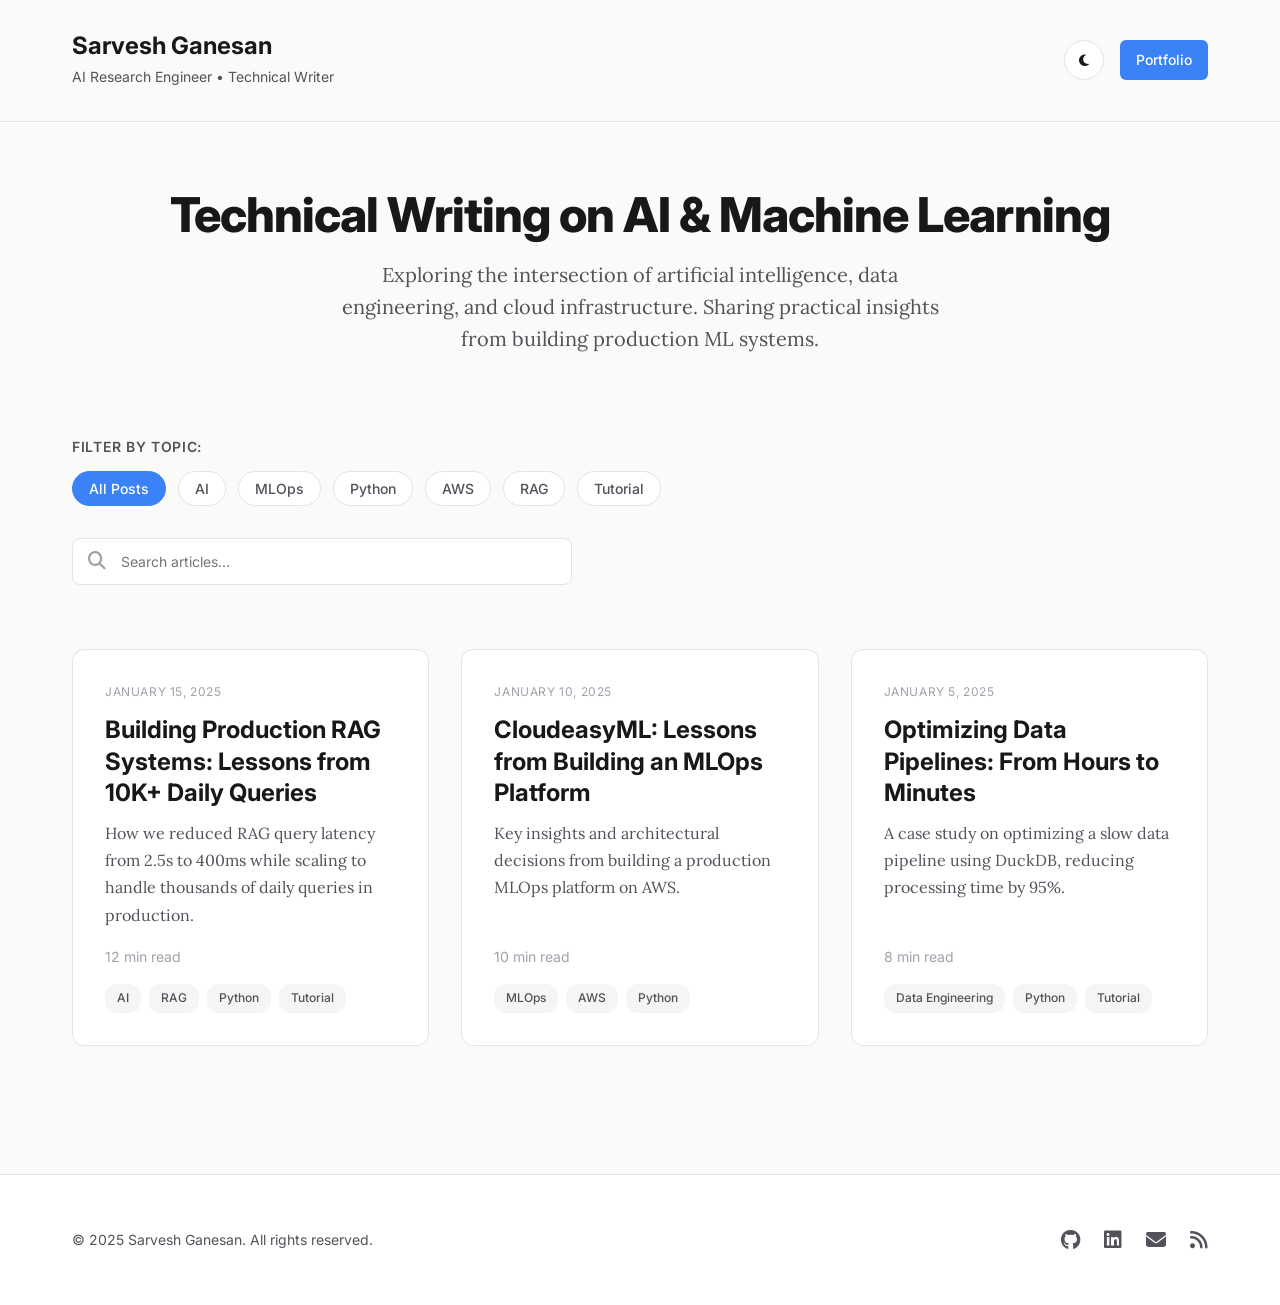
==== index.html @ 791cd7d1 "Initial commit: Clean minimal blog site Features: - Markdown-powered posts with marked.js - Dark mod" ====
<!DOCTYPE html>
<html lang="en">
<head>
    <meta charset="UTF-8">
    <meta name="viewport" content="width=device-width, initial-scale=1.0">
    <meta name="description" content="Technical blog by Sarvesh Ganesan - AI Research Engineer sharing insights on Machine Learning, MLOps, and Data Engineering">
    <meta name="author" content="Sarvesh Ganesan">
    <meta name="keywords" content="AI, Machine Learning, MLOps, Data Engineering, Python, AWS">

    <!-- Open Graph / Social Media -->
    <meta property="og:type" content="website">
    <meta property="og:url" content="https://sarvesh-ganesanw.github.io/blog/">
    <meta property="og:title" content="Sarvesh Ganesan - AI & ML Blog">
    <meta property="og:description" content="Technical insights on AI, Machine Learning, and Data Engineering">
    <meta property="og:image" content="https://sarvesh-ganesanw.github.io/blog/assets/images/og-image.png">

    <!-- Twitter Card -->
    <meta name="twitter:card" content="summary_large_image">
    <meta name="twitter:title" content="Sarvesh Ganesan - AI & ML Blog">
    <meta name="twitter:description" content="Technical insights on AI, Machine Learning, and Data Engineering">

    <title>Sarvesh Ganesan - AI & ML Blog</title>

    <!-- Preconnect to external resources -->
    <link rel="preconnect" href="https://fonts.googleapis.com">
    <link rel="preconnect" href="https://fonts.gstatic.com" crossorigin>

    <!-- Fonts -->
    <link href="https://fonts.googleapis.com/css2?family=Inter:wght@400;500;600;700&family=Lora:ital,wght@0,400;0,500;0,600;1,400&display=swap" rel="stylesheet">
    <link rel="stylesheet" href="https://cdnjs.cloudflare.com/ajax/libs/font-awesome/6.4.0/css/all.min.css">

    <!-- Styles -->
    <link rel="stylesheet" href="style.css">
</head>
<body>
    <!-- Header -->
    <header class="header">
        <div class="container">
            <div class="header-content">
                <div class="header-left">
                    <h1 class="site-title">Sarvesh Ganesan</h1>
                    <p class="site-subtitle">AI Research Engineer • Technical Writer</p>
                </div>
                <div class="header-right">
                    <button id="theme-toggle" class="icon-btn" aria-label="Toggle dark mode">
                        <i class="fas fa-moon"></i>
                    </button>
                    <a href="https://sarvesh-ganesanw.github.io/sarvesh-portfolio/" class="btn-portfolio" target="_blank">
                        Portfolio
                    </a>
                </div>
            </div>
        </div>
    </header>

    <!-- Main Content -->
    <main class="main">
        <div class="container">
            <!-- Hero Section -->
            <section class="hero">
                <h2 class="hero-title">Technical Writing on AI & Machine Learning</h2>
                <p class="hero-description">
                    Exploring the intersection of artificial intelligence, data engineering, and cloud infrastructure.
                    Sharing practical insights from building production ML systems.
                </p>
            </section>

            <!-- Filter Tags -->
            <section class="filter-section">
                <div class="filter-label">Filter by topic:</div>
                <div class="filter-tags" id="filter-tags">
                    <button class="tag active" data-tag="all">All Posts</button>
                    <button class="tag" data-tag="AI">AI</button>
                    <button class="tag" data-tag="MLOps">MLOps</button>
                    <button class="tag" data-tag="Python">Python</button>
                    <button class="tag" data-tag="AWS">AWS</button>
                    <button class="tag" data-tag="RAG">RAG</button>
                    <button class="tag" data-tag="Tutorial">Tutorial</button>
                </div>
            </section>

            <!-- Search -->
            <section class="search-section">
                <div class="search-box">
                    <i class="fas fa-search"></i>
                    <input type="text" id="search-input" placeholder="Search articles..." aria-label="Search articles">
                </div>
            </section>

            <!-- Articles Grid -->
            <section class="articles-section">
                <div class="articles-grid" id="articles-grid">
                    <div class="loading">
                        <i class="fas fa-spinner fa-spin"></i>
                        <p>Loading articles...</p>
                    </div>
                </div>
                <div id="no-results" class="no-results" style="display: none;">
                    <i class="fas fa-search"></i>
                    <p>No articles found</p>
                </div>
            </section>
        </div>
    </main>

    <!-- Footer -->
    <footer class="footer">
        <div class="container">
            <div class="footer-content">
                <div class="footer-left">
                    <p>&copy; 2025 Sarvesh Ganesan. All rights reserved.</p>
                </div>
                <div class="footer-right">
                    <a href="https://github.com/Sarvesh-GanesanW" target="_blank" aria-label="GitHub">
                        <i class="fab fa-github"></i>
                    </a>
                    <a href="https://linkedin.com/in/sarvesh-ganesan09" target="_blank" aria-label="LinkedIn">
                        <i class="fab fa-linkedin"></i>
                    </a>
                    <a href="mailto:sarveshganesan2002@gmail.com" aria-label="Email">
                        <i class="fas fa-envelope"></i>
                    </a>
                    <a href="rss.xml" aria-label="RSS Feed">
                        <i class="fas fa-rss"></i>
                    </a>
                </div>
            </div>
        </div>
    </footer>

    <!-- Scripts -->
    <script src="script.js"></script>
</body>
</html>
---- style.css ----
/* ========================================
   CSS Variables
   ======================================== */
:root {
    /* Colors - Light Mode */
    --bg-primary: #FAFAF9;
    --bg-secondary: #FFFFFF;
    --bg-tertiary: #F5F5F4;
    --text-primary: #18181B;
    --text-secondary: #52525B;
    --text-tertiary: #A1A1AA;
    --accent: #3B82F6;
    --accent-hover: #2563EB;
    --border: #E4E4E7;
    --code-bg: #F5F5F5;
    --shadow: rgba(0, 0, 0, 0.05);

    /* Typography */
    --font-sans: 'Inter', -apple-system, BlinkMacSystemFont, 'Segoe UI', sans-serif;
    --font-serif: 'Lora', Georgia, serif;
    --font-mono: 'JetBrains Mono', 'Courier New', monospace;

    /* Spacing */
    --container-width: 1200px;
    --post-width: 680px;

    /* Transitions */
    --transition: all 0.3s ease;
}

/* Dark Mode Variables */
body.dark-mode {
    --bg-primary: #09090B;
    --bg-secondary: #18181B;
    --bg-tertiary: #27272A;
    --text-primary: #FAFAFA;
    --text-secondary: #A1A1AA;
    --text-tertiary: #71717A;
    --accent: #60A5FA;
    --accent-hover: #93C5FD;
    --border: #27272A;
    --code-bg: #1C1C1C;
    --shadow: rgba(255, 255, 255, 0.05);
}

/* ========================================
   Base Styles
   ======================================== */
* {
    margin: 0;
    padding: 0;
    box-sizing: border-box;
}

html {
    font-size: 16px;
    scroll-behavior: smooth;
}

body {
    font-family: var(--font-serif);
    font-size: 1.125rem;
    line-height: 1.7;
    color: var(--text-primary);
    background-color: var(--bg-primary);
    transition: background-color 0.3s ease, color 0.3s ease;
    -webkit-font-smoothing: antialiased;
    -moz-osx-font-smoothing: grayscale;
}

::selection {
    background-color: var(--accent);
    color: white;
}

/* ========================================
   Typography
   ======================================== */
h1, h2, h3, h4, h5, h6 {
    font-family: var(--font-sans);
    font-weight: 700;
    line-height: 1.2;
    color: var(--text-primary);
    margin-bottom: 1rem;
}

h1 { font-size: 2.5rem; }
h2 { font-size: 2rem; }
h3 { font-size: 1.5rem; }
h4 { font-size: 1.25rem; }
h5 { font-size: 1.125rem; }
h6 { font-size: 1rem; }

p {
    margin-bottom: 1.5rem;
}

a {
    color: var(--accent);
    text-decoration: none;
    transition: var(--transition);
}

a:hover {
    color: var(--accent-hover);
}

code {
    font-family: var(--font-mono);
    font-size: 0.9em;
    background-color: var(--code-bg);
    padding: 0.2em 0.4em;
    border-radius: 3px;
    color: var(--text-primary);
}

pre {
    background-color: var(--code-bg);
    padding: 1.5rem;
    border-radius: 8px;
    overflow-x: auto;
    margin-bottom: 1.5rem;
    border: 1px solid var(--border);
}

pre code {
    background: none;
    padding: 0;
    font-size: 0.9rem;
}

blockquote {
    border-left: 4px solid var(--accent);
    padding-left: 1.5rem;
    margin: 2rem 0;
    color: var(--text-secondary);
    font-style: italic;
}

/* ========================================
   Utilities
   ======================================== */
.container {
    max-width: var(--container-width);
    margin: 0 auto;
    padding: 0 2rem;
}

.container-post {
    max-width: var(--post-width);
    margin: 0 auto;
    padding: 0 2rem;
}

/* ========================================
   Reading Progress Bar
   ======================================== */
.reading-progress {
    position: fixed;
    top: 0;
    left: 0;
    width: 100%;
    height: 4px;
    background-color: var(--bg-tertiary);
    z-index: 1000;
}

.reading-progress-bar {
    height: 100%;
    background: linear-gradient(90deg, var(--accent), var(--accent-hover));
    width: 0%;
    transition: width 0.1s ease;
}

/* ========================================
   Header
   ======================================== */
.header {
    background-color: var(--bg-secondary);
    border-bottom: 1px solid var(--border);
    padding: 2rem 0;
    position: sticky;
    top: 0;
    z-index: 100;
    backdrop-filter: blur(10px);
    background-color: rgba(250, 250, 249, 0.8);
}

body.dark-mode .header {
    background-color: rgba(24, 24, 27, 0.8);
}

.header-content {
    display: flex;
    justify-content: space-between;
    align-items: center;
}

.site-title {
    font-size: 1.5rem;
    font-weight: 700;
    margin-bottom: 0.25rem;
    color: var(--text-primary);
}

.site-subtitle {
    font-family: var(--font-sans);
    font-size: 0.875rem;
    color: var(--text-secondary);
    margin: 0;
}

.header-right {
    display: flex;
    align-items: center;
    gap: 1rem;
}

.icon-btn {
    width: 40px;
    height: 40px;
    border-radius: 50%;
    border: 1px solid var(--border);
    background-color: var(--bg-secondary);
    color: var(--text-primary);
    cursor: pointer;
    display: flex;
    align-items: center;
    justify-content: center;
    transition: var(--transition);
}

.icon-btn:hover {
    background-color: var(--bg-tertiary);
    transform: scale(1.05);
}

.btn-portfolio {
    font-family: var(--font-sans);
    padding: 0.5rem 1rem;
    background-color: var(--accent);
    color: white;
    border-radius: 6px;
    font-weight: 500;
    font-size: 0.875rem;
    transition: var(--transition);
}

.btn-portfolio:hover {
    background-color: var(--accent-hover);
    transform: translateY(-1px);
}

.back-link {
    font-family: var(--font-sans);
    display: flex;
    align-items: center;
    gap: 0.5rem;
    color: var(--text-secondary);
    font-size: 0.875rem;
    font-weight: 500;
}

.back-link:hover {
    color: var(--accent);
}

/* ========================================
   Hero Section
   ======================================== */
.hero {
    text-align: center;
    padding: 4rem 0 3rem;
}

.hero-title {
    font-size: 3rem;
    font-weight: 800;
    margin-bottom: 1rem;
    letter-spacing: -0.02em;
}

.hero-description {
    font-size: 1.25rem;
    color: var(--text-secondary);
    max-width: 600px;
    margin: 0 auto;
    line-height: 1.6;
}

/* ========================================
   Filter & Search
   ======================================== */
.filter-section {
    padding: 2rem 0 1rem;
}

.filter-label {
    font-family: var(--font-sans);
    font-size: 0.875rem;
    font-weight: 600;
    color: var(--text-secondary);
    margin-bottom: 0.75rem;
    text-transform: uppercase;
    letter-spacing: 0.05em;
}

.filter-tags {
    display: flex;
    flex-wrap: wrap;
    gap: 0.75rem;
}

.tag {
    font-family: var(--font-sans);
    padding: 0.5rem 1rem;
    border: 1px solid var(--border);
    background-color: var(--bg-secondary);
    border-radius: 20px;
    font-size: 0.875rem;
    font-weight: 500;
    color: var(--text-secondary);
    cursor: pointer;
    transition: var(--transition);
}

.tag:hover {
    background-color: var(--bg-tertiary);
    border-color: var(--accent);
}

.tag.active {
    background-color: var(--accent);
    border-color: var(--accent);
    color: white;
}

.search-section {
    padding: 1rem 0 2rem;
}

.search-box {
    position: relative;
    max-width: 500px;
}

.search-box i {
    position: absolute;
    left: 1rem;
    top: 50%;
    transform: translateY(-50%);
    color: var(--text-tertiary);
}

.search-box input {
    width: 100%;
    padding: 0.875rem 1rem 0.875rem 3rem;
    font-family: var(--font-sans);
    font-size: 0.875rem;
    border: 1px solid var(--border);
    border-radius: 8px;
    background-color: var(--bg-secondary);
    color: var(--text-primary);
    transition: var(--transition);
}

.search-box input:focus {
    outline: none;
    border-color: var(--accent);
    box-shadow: 0 0 0 3px rgba(59, 130, 246, 0.1);
}

/* ========================================
   Articles Grid
   ======================================== */
.articles-section {
    padding: 2rem 0 4rem;
}

.articles-grid {
    display: grid;
    grid-template-columns: repeat(auto-fill, minmax(320px, 1fr));
    gap: 2rem;
}

.article-card {
    background-color: var(--bg-secondary);
    border: 1px solid var(--border);
    border-radius: 12px;
    padding: 2rem;
    transition: var(--transition);
    cursor: pointer;
    display: flex;
    flex-direction: column;
}

.article-card:hover {
    transform: translateY(-4px);
    box-shadow: 0 12px 24px var(--shadow);
    border-color: var(--accent);
}

.article-date {
    font-family: var(--font-sans);
    font-size: 0.75rem;
    color: var(--text-tertiary);
    text-transform: uppercase;
    letter-spacing: 0.05em;
    margin-bottom: 0.75rem;
}

.article-title {
    font-size: 1.5rem;
    font-weight: 700;
    margin-bottom: 0.75rem;
    line-height: 1.3;
}

.article-card a {
    color: var(--text-primary);
}

.article-card a:hover {
    color: var(--accent);
}

.article-excerpt {
    font-size: 1rem;
    color: var(--text-secondary);
    margin-bottom: 1rem;
    flex-grow: 1;
}

.article-meta {
    display: flex;
    align-items: center;
    gap: 1rem;
    font-family: var(--font-sans);
    font-size: 0.875rem;
    color: var(--text-tertiary);
    margin-top: auto;
}

.article-tags {
    display: flex;
    flex-wrap: wrap;
    gap: 0.5rem;
    margin-top: 1rem;
}

.article-tag {
    font-family: var(--font-sans);
    font-size: 0.75rem;
    padding: 0.25rem 0.75rem;
    background-color: var(--bg-tertiary);
    color: var(--text-secondary);
    border-radius: 12px;
    font-weight: 500;
}

/* ========================================
   Post Page
   ======================================== */
.post-article {
    padding: 4rem 0;
}

.post-header {
    text-align: center;
    margin-bottom: 3rem;
    padding-bottom: 2rem;
    border-bottom: 1px solid var(--border);
}

.post-meta {
    display: flex;
    align-items: center;
    justify-content: center;
    gap: 1rem;
    font-family: var(--font-sans);
    font-size: 0.875rem;
    color: var(--text-tertiary);
    margin-bottom: 1rem;
}

.post-title {
    font-size: 3rem;
    font-weight: 800;
    margin-bottom: 1rem;
    letter-spacing: -0.02em;
}

.post-excerpt {
    font-size: 1.25rem;
    color: var(--text-secondary);
    max-width: 600px;
    margin: 0 auto 1.5rem;
}

.post-tags {
    display: flex;
    flex-wrap: wrap;
    gap: 0.5rem;
    justify-content: center;
}

.post-tag {
    font-family: var(--font-sans);
    font-size: 0.875rem;
    padding: 0.5rem 1rem;
    background-color: var(--bg-tertiary);
    color: var(--text-secondary);
    border-radius: 20px;
    font-weight: 500;
}

/* Table of Contents */
.toc-container {
    background-color: var(--bg-secondary);
    border: 1px solid var(--border);
    border-radius: 8px;
    padding: 1.5rem;
    margin-bottom: 3rem;
}

.toc-header {
    display: flex;
    justify-content: space-between;
    align-items: center;
    margin-bottom: 1rem;
}

.toc-header h3 {
    font-size: 1rem;
    margin: 0;
}

.toc-toggle {
    background: none;
    border: none;
    color: var(--text-secondary);
    cursor: pointer;
    font-size: 1rem;
    transition: var(--transition);
}

.toc-toggle:hover {
    color: var(--accent);
}

.toc {
    font-family: var(--font-sans);
    font-size: 0.875rem;
}

.toc ul {
    list-style: none;
    padding-left: 0;
}

.toc li {
    margin: 0.5rem 0;
}

.toc a {
    color: var(--text-secondary);
}

.toc a:hover {
    color: var(--accent);
}

/* Post Content */
.post-content {
    font-size: 1.125rem;
    line-height: 1.8;
}

.post-content h2 {
    margin-top: 3rem;
    margin-bottom: 1rem;
}

.post-content h3 {
    margin-top: 2rem;
    margin-bottom: 1rem;
}

.post-content img {
    max-width: 100%;
    height: auto;
    border-radius: 8px;
    margin: 2rem 0;
}

.post-content ul,
.post-content ol {
    margin-bottom: 1.5rem;
    padding-left: 2rem;
}

.post-content li {
    margin-bottom: 0.5rem;
}

/* Post Footer */
.post-footer {
    margin-top: 4rem;
    padding-top: 2rem;
    border-top: 1px solid var(--border);
}

.post-share {
    margin-bottom: 3rem;
}

.post-share h4 {
    font-size: 1rem;
    margin-bottom: 1rem;
}

.share-buttons {
    display: flex;
    gap: 1rem;
    flex-wrap: wrap;
}

.share-btn {
    display: flex;
    align-items: center;
    gap: 0.5rem;
    padding: 0.75rem 1.5rem;
    background-color: var(--bg-tertiary);
    border-radius: 8px;
    font-family: var(--font-sans);
    font-size: 0.875rem;
    font-weight: 500;
    color: var(--text-primary);
    transition: var(--transition);
}

.share-btn:hover {
    background-color: var(--accent);
    color: white;
    transform: translateY(-2px);
}

.post-author {
    background-color: var(--bg-secondary);
    border: 1px solid var(--border);
    border-radius: 12px;
    padding: 2rem;
}

.author-info h4 {
    margin-bottom: 1rem;
}

.author-info p {
    font-size: 1rem;
    color: var(--text-secondary);
    margin-bottom: 1rem;
}

.author-links {
    display: flex;
    gap: 1rem;
}

.author-links a {
    font-family: var(--font-sans);
    font-size: 0.875rem;
    font-weight: 500;
}

/* ========================================
   Loading & Empty States
   ======================================== */
.loading,
.no-results {
    text-align: center;
    padding: 4rem 2rem;
    color: var(--text-secondary);
}

.loading i,
.no-results i {
    font-size: 3rem;
    margin-bottom: 1rem;
    color: var(--text-tertiary);
}

.loading p,
.no-results p {
    font-family: var(--font-sans);
    font-size: 1rem;
    margin: 0;
}

/* ========================================
   Footer
   ======================================== */
.footer {
    background-color: var(--bg-secondary);
    border-top: 1px solid var(--border);
    padding: 3rem 0;
    margin-top: 4rem;
}

.footer-content {
    display: flex;
    justify-content: space-between;
    align-items: center;
}

.footer-left p {
    font-family: var(--font-sans);
    font-size: 0.875rem;
    color: var(--text-secondary);
    margin: 0;
}

.footer-right {
    display: flex;
    gap: 1.5rem;
}

.footer-right a {
    color: var(--text-secondary);
    font-size: 1.25rem;
    transition: var(--transition);
}

.footer-right a:hover {
    color: var(--accent);
    transform: translateY(-2px);
}

/* ========================================
   Responsive Design
   ======================================== */
@media (max-width: 768px) {
    html {
        font-size: 14px;
    }

    .container,
    .container-post {
        padding: 0 1.5rem;
    }

    .hero-title {
        font-size: 2rem;
    }

    .hero-description {
        font-size: 1rem;
    }

    .post-title {
        font-size: 2rem;
    }

    .articles-grid {
        grid-template-columns: 1fr;
    }

    .header-content {
        flex-direction: column;
        gap: 1rem;
        text-align: center;
    }

    .footer-content {
        flex-direction: column;
        gap: 1.5rem;
        text-align: center;
    }

    .share-buttons {
        flex-direction: column;
    }

    .share-btn {
        width: 100%;
        justify-content: center;
    }
}

@media (max-width: 480px) {
    .filter-tags {
        flex-direction: column;
    }

    .tag {
        text-align: center;
    }
}

/* ========================================
   Print Styles
   ======================================== */
@media print {
    .header,
    .toc-container,
    .post-share,
    .footer {
        display: none;
    }

    body {
        background: white;
        color: black;
    }

    .post-content {
        font-size: 12pt;
    }
}
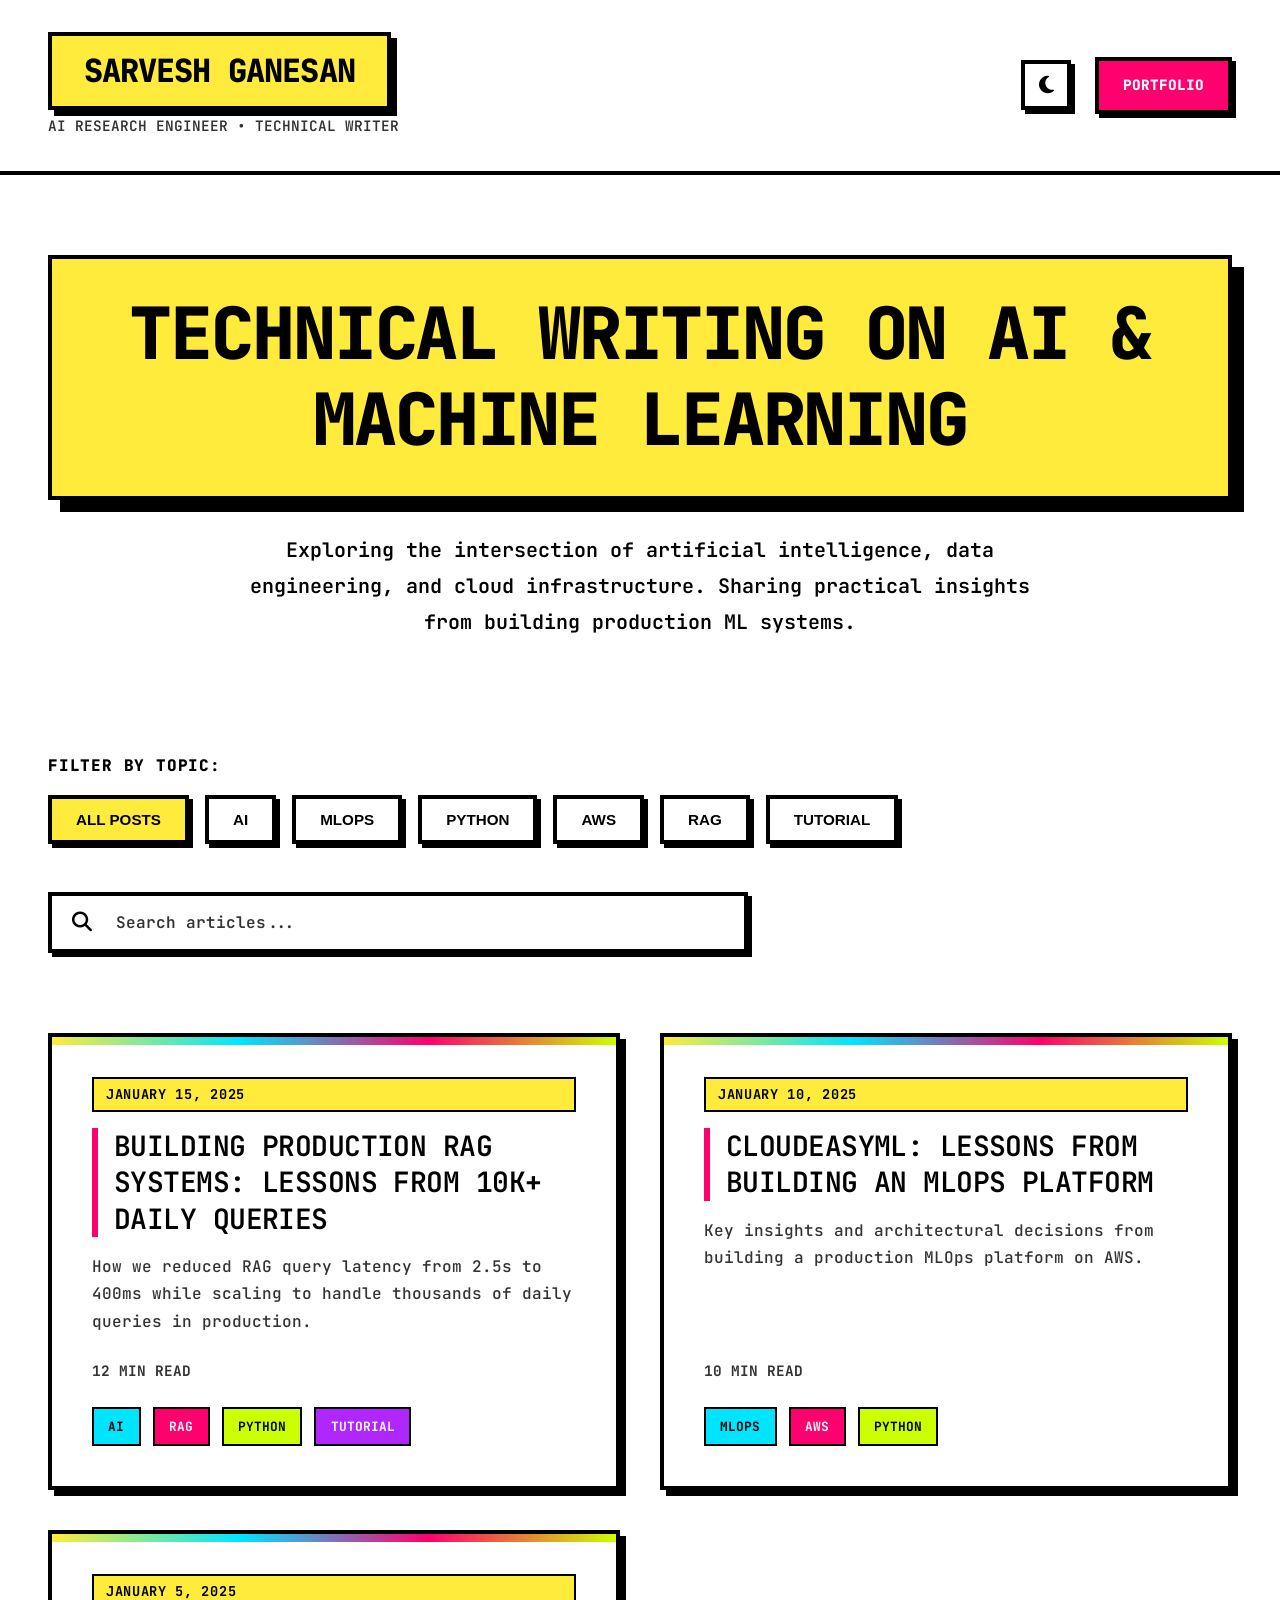
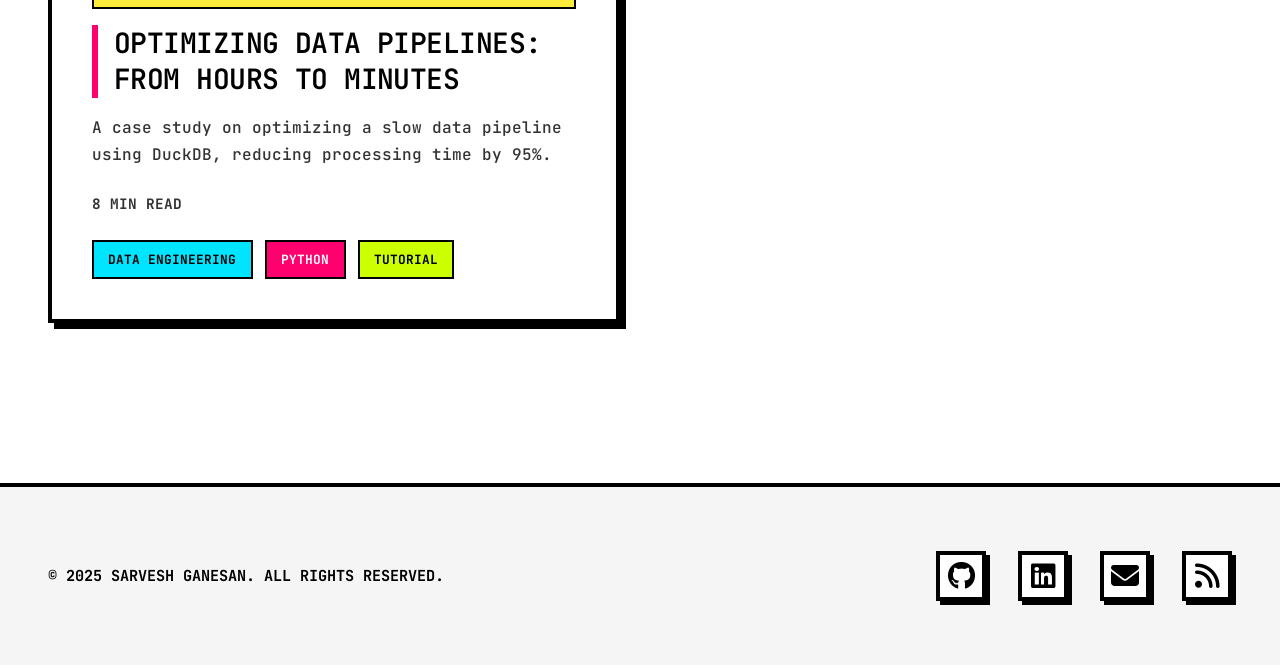
==== commit d6493557: "Complete redesign to neo-brutalist style with JetBrains Mono Major design overhaul: - Changed from m" ====
--- a/index.html
+++ b/index.html
@@ -5,19 +5,27 @@
     <meta name="viewport" content="width=device-width, initial-scale=1.0">
     <meta name="description" content="Technical blog by Sarvesh Ganesan - AI Research Engineer sharing insights on Machine Learning, MLOps, and Data Engineering">
     <meta name="author" content="Sarvesh Ganesan">
-    <meta name="keywords" content="AI, Machine Learning, MLOps, Data Engineering, Python, AWS">
+    <meta name="keywords" content="AI, Machine Learning, MLOps, Data Engineering, Python, AWS, RAG, Vector Databases, LLMs">
+    <meta name="robots" content="index, follow">
+    <meta name="theme-color" content="#FFEB3B">
+    <link rel="canonical" href="https://sarvesh-ganesanw.github.io/sarvesh-blog/">
 
     <!-- Open Graph / Social Media -->
     <meta property="og:type" content="website">
-    <meta property="og:url" content="https://sarvesh-ganesanw.github.io/blog/">
+    <meta property="og:url" content="https://sarvesh-ganesanw.github.io/sarvesh-blog/">
     <meta property="og:title" content="Sarvesh Ganesan - AI & ML Blog">
     <meta property="og:description" content="Technical insights on AI, Machine Learning, and Data Engineering">
-    <meta property="og:image" content="https://sarvesh-ganesanw.github.io/blog/assets/images/og-image.png">
+    <meta property="og:image" content="https://sarvesh-ganesanw.github.io/sarvesh-blog/assets/og-image.png">
+    <meta property="og:site_name" content="Sarvesh Ganesan Blog">
+    <meta property="og:locale" content="en_US">
 
     <!-- Twitter Card -->
     <meta name="twitter:card" content="summary_large_image">
+    <meta name="twitter:site" content="@sarveshganesan">
+    <meta name="twitter:creator" content="@sarveshganesan">
     <meta name="twitter:title" content="Sarvesh Ganesan - AI & ML Blog">
     <meta name="twitter:description" content="Technical insights on AI, Machine Learning, and Data Engineering">
+    <meta name="twitter:image" content="https://sarvesh-ganesanw.github.io/sarvesh-blog/assets/og-image.png">
 
     <title>Sarvesh Ganesan - AI & ML Blog</title>
 
@@ -26,7 +34,7 @@
     <link rel="preconnect" href="https://fonts.gstatic.com" crossorigin>
 
     <!-- Fonts -->
-    <link href="https://fonts.googleapis.com/css2?family=Inter:wght@400;500;600;700&family=Lora:ital,wght@0,400;0,500;0,600;1,400&display=swap" rel="stylesheet">
+    <link href="https://fonts.googleapis.com/css2?family=JetBrains+Mono:wght@400;500;600;700;800;900&display=swap" rel="stylesheet">
     <link rel="stylesheet" href="https://cdnjs.cloudflare.com/ajax/libs/font-awesome/6.4.0/css/all.min.css">
 
     <!-- Styles -->
--- a/style.css
+++ b/style.css
@@ -1,46 +1,52 @@
 /* ========================================
-   CSS Variables
-   ======================================== */
+   Neo-Brutalist Blog Design
+   JetBrains Mono - Bold & Wide Layout
+   ======================================== */
+
 :root {
     /* Colors - Light Mode */
-    --bg-primary: #FAFAF9;
-    --bg-secondary: #FFFFFF;
-    --bg-tertiary: #F5F5F4;
-    --text-primary: #18181B;
-    --text-secondary: #52525B;
-    --text-tertiary: #A1A1AA;
-    --accent: #3B82F6;
-    --accent-hover: #2563EB;
-    --border: #E4E4E7;
-    --code-bg: #F5F5F5;
-    --shadow: rgba(0, 0, 0, 0.05);
+    --bg-primary: #FFFFFF;
+    --bg-secondary: #F5F5F5;
+    --bg-card: #FFFFFF;
+    --text-primary: #000000;
+    --text-secondary: #333333;
+
+    /* Neo-Brutalist Accent Colors */
+    --accent-yellow: #FFEB3B;
+    --accent-cyan: #00E5FF;
+    --accent-pink: #FF006E;
+    --accent-lime: #CCFF00;
+    --accent-purple: #B026FF;
+    --accent-orange: #FF6B35;
+
+    /* Primary accent */
+    --accent: var(--accent-yellow);
+    --accent-hover: var(--accent-cyan);
+
+    /* Borders & Shadows */
+    --border-color: #000000;
+    --border-width: 4px;
+    --shadow-offset: 6px;
 
     /* Typography */
-    --font-sans: 'Inter', -apple-system, BlinkMacSystemFont, 'Segoe UI', sans-serif;
-    --font-serif: 'Lora', Georgia, serif;
     --font-mono: 'JetBrains Mono', 'Courier New', monospace;
 
-    /* Spacing */
-    --container-width: 1200px;
-    --post-width: 680px;
+    /* Spacing - WIDER LAYOUT */
+    --container-width: 1400px;
+    --post-width: 900px;
 
     /* Transitions */
-    --transition: all 0.3s ease;
+    --transition: all 0.2s cubic-bezier(0.4, 0, 0.2, 1);
 }
 
 /* Dark Mode Variables */
 body.dark-mode {
-    --bg-primary: #09090B;
-    --bg-secondary: #18181B;
-    --bg-tertiary: #27272A;
-    --text-primary: #FAFAFA;
-    --text-secondary: #A1A1AA;
-    --text-tertiary: #71717A;
-    --accent: #60A5FA;
-    --accent-hover: #93C5FD;
-    --border: #27272A;
-    --code-bg: #1C1C1C;
-    --shadow: rgba(255, 255, 255, 0.05);
+    --bg-primary: #0A0A0A;
+    --bg-secondary: #1A1A1A;
+    --bg-card: #1A1A1A;
+    --text-primary: #FFFFFF;
+    --text-secondary: #CCCCCC;
+    --border-color: #FFFFFF;
 }
 
 /* ========================================
@@ -58,83 +64,118 @@
 }
 
 body {
-    font-family: var(--font-serif);
-    font-size: 1.125rem;
+    font-family: var(--font-mono);
+    font-size: 1rem;
     line-height: 1.7;
     color: var(--text-primary);
     background-color: var(--bg-primary);
-    transition: background-color 0.3s ease, color 0.3s ease;
-    -webkit-font-smoothing: antialiased;
-    -moz-osx-font-smoothing: grayscale;
+    transition: background-color 0.2s ease, color 0.2s ease;
+    font-weight: 400;
 }
 
 ::selection {
-    background-color: var(--accent);
-    color: white;
+    background-color: var(--accent-yellow);
+    color: #000000;
 }
 
 /* ========================================
    Typography
    ======================================== */
 h1, h2, h3, h4, h5, h6 {
-    font-family: var(--font-sans);
-    font-weight: 700;
+    font-family: var(--font-mono);
+    font-weight: 800;
     line-height: 1.2;
     color: var(--text-primary);
-    margin-bottom: 1rem;
-}
-
-h1 { font-size: 2.5rem; }
-h2 { font-size: 2rem; }
-h3 { font-size: 1.5rem; }
-h4 { font-size: 1.25rem; }
-h5 { font-size: 1.125rem; }
+    margin-bottom: 1.5rem;
+    text-transform: uppercase;
+    letter-spacing: -0.02em;
+}
+
+h1 {
+    font-size: 3.5rem;
+    border: var(--border-width) solid var(--border-color);
+    padding: 1rem 2rem;
+    background-color: var(--accent-yellow);
+    color: #000000;
+    display: inline-block;
+    box-shadow: var(--shadow-offset) var(--shadow-offset) 0 var(--border-color);
+    margin-bottom: 2rem;
+}
+
+h2 {
+    font-size: 2.5rem;
+    border-left: 8px solid var(--accent-cyan);
+    padding-left: 1rem;
+}
+
+h3 {
+    font-size: 1.75rem;
+    border-left: 6px solid var(--accent-pink);
+    padding-left: 1rem;
+}
+
+h4 { font-size: 1.35rem; }
+h5 { font-size: 1.15rem; }
 h6 { font-size: 1rem; }
 
 p {
     margin-bottom: 1.5rem;
+    font-size: 1.1rem;
 }
 
 a {
-    color: var(--accent);
-    text-decoration: none;
+    color: var(--text-primary);
+    text-decoration: underline;
+    text-decoration-color: var(--accent-yellow);
+    text-decoration-thickness: 3px;
+    text-underline-offset: 4px;
     transition: var(--transition);
+    font-weight: 600;
 }
 
 a:hover {
-    color: var(--accent-hover);
+    background-color: var(--accent-yellow);
+    color: #000000;
+    text-decoration-color: #000000;
 }
 
 code {
     font-family: var(--font-mono);
-    font-size: 0.9em;
-    background-color: var(--code-bg);
-    padding: 0.2em 0.4em;
-    border-radius: 3px;
-    color: var(--text-primary);
+    font-size: 0.95em;
+    background-color: var(--accent-lime);
+    color: #000000;
+    padding: 0.3em 0.6em;
+    border: 2px solid var(--border-color);
+    font-weight: 600;
 }
 
 pre {
-    background-color: var(--code-bg);
-    padding: 1.5rem;
-    border-radius: 8px;
+    background-color: var(--bg-secondary);
+    padding: 2rem;
+    border: var(--border-width) solid var(--border-color);
     overflow-x: auto;
-    margin-bottom: 1.5rem;
-    border: 1px solid var(--border);
+    margin-bottom: 2rem;
+    box-shadow: var(--shadow-offset) var(--shadow-offset) 0 var(--border-color);
 }
 
 pre code {
     background: none;
     padding: 0;
-    font-size: 0.9rem;
+    border: none;
+    font-size: 0.95rem;
+    color: var(--text-primary);
+    font-weight: 500;
 }
 
 blockquote {
-    border-left: 4px solid var(--accent);
-    padding-left: 1.5rem;
+    border: var(--border-width) solid var(--border-color);
+    border-left: 12px solid var(--accent-pink);
+    padding: 1.5rem 2rem;
     margin: 2rem 0;
-    color: var(--text-secondary);
-    font-style: italic;
+    background-color: var(--bg-card);
+    font-style: normal;
+    font-weight: 600;
+    box-shadow: 4px 4px 0 var(--border-color);
 }
 
 /* ========================================
@@ -143,13 +184,13 @@
 .container {
     max-width: var(--container-width);
     margin: 0 auto;
-    padding: 0 2rem;
+    padding: 0 3rem;
 }
 
 .container-post {
     max-width: var(--post-width);
     margin: 0 auto;
-    padding: 0 2rem;
+    padding: 0 3rem;
 }
 
 /* ========================================
@@ -160,14 +201,15 @@
     top: 0;
     left: 0;
     width: 100%;
-    height: 4px;
-    background-color: var(--bg-tertiary);
+    height: 8px;
+    background-color: var(--bg-secondary);
     z-index: 1000;
+    border-bottom: var(--border-width) solid var(--border-color);
 }
 
 .reading-progress-bar {
     height: 100%;
-    background: linear-gradient(90deg, var(--accent), var(--accent-hover));
+    background: linear-gradient(90deg, var(--accent-yellow), var(--accent-cyan), var(--accent-pink));
     width: 0%;
     transition: width 0.1s ease;
 }
@@ -176,18 +218,12 @@
    Header
    ======================================== */
 .header {
-    background-color: var(--bg-secondary);
-    border-bottom: 1px solid var(--border);
+    background-color: var(--bg-primary);
+    border-bottom: var(--border-width) solid var(--border-color);
     padding: 2rem 0;
     position: sticky;
     top: 0;
     z-index: 100;
-    backdrop-filter: blur(10px);
-    background-color: rgba(250, 250, 249, 0.8);
-}
-
-body.dark-mode .header {
-    background-color: rgba(24, 24, 27, 0.8);
 }
 
 .header-content {
@@ -197,72 +233,94 @@
 }
 
 .site-title {
-    font-size: 1.5rem;
-    font-weight: 700;
+    font-size: 2rem;
+    font-weight: 800;
     margin-bottom: 0.25rem;
     color: var(--text-primary);
+    text-transform: uppercase;
+    letter-spacing: -0.03em;
 }
 
 .site-subtitle {
-    font-family: var(--font-sans);
-    font-size: 0.875rem;
+    font-size: 0.9rem;
     color: var(--text-secondary);
     margin: 0;
+    text-transform: uppercase;
+    font-weight: 600;
 }
 
 .header-right {
     display: flex;
     align-items: center;
-    gap: 1rem;
+    gap: 1.5rem;
 }
 
 .icon-btn {
-    width: 40px;
-    height: 40px;
-    border-radius: 50%;
-    border: 1px solid var(--border);
-    background-color: var(--bg-secondary);
+    width: 50px;
+    height: 50px;
+    border: var(--border-width) solid var(--border-color);
+    background-color: var(--bg-card);
     color: var(--text-primary);
     cursor: pointer;
     display: flex;
     align-items: center;
     justify-content: center;
     transition: var(--transition);
+    font-size: 1.25rem;
+    box-shadow: 4px 4px 0 var(--border-color);
 }
 
 .icon-btn:hover {
-    background-color: var(--bg-tertiary);
-    transform: scale(1.05);
+    background-color: var(--accent-cyan);
+    transform: translate(-2px, -2px);
+    box-shadow: 6px 6px 0 var(--border-color);
+}
+
+.icon-btn:active {
+    transform: translate(2px, 2px);
+    box-shadow: 2px 2px 0 var(--border-color);
 }
 
 .btn-portfolio {
-    font-family: var(--font-sans);
-    padding: 0.5rem 1rem;
-    background-color: var(--accent);
-    color: white;
-    border-radius: 6px;
-    font-weight: 500;
-    font-size: 0.875rem;
+    padding: 0.75rem 1.5rem;
+    background-color: var(--accent-pink);
+    color: #FFFFFF;
+    border: var(--border-width) solid var(--border-color);
+    font-weight: 800;
+    font-size: 0.9rem;
+    text-transform: uppercase;
     transition: var(--transition);
+    box-shadow: 4px 4px 0 var(--border-color);
+    text-decoration: none;
 }
 
 .btn-portfolio:hover {
-    background-color: var(--accent-hover);
-    transform: translateY(-1px);
+    background-color: var(--accent-yellow);
+    color: #000000;
+    transform: translate(-2px, -2px);
+    box-shadow: 6px 6px 0 var(--border-color);
 }
 
 .back-link {
-    font-family: var(--font-sans);
     display: flex;
     align-items: center;
     gap: 0.5rem;
-    color: var(--text-secondary);
-    font-size: 0.875rem;
-    font-weight: 500;
+    color: var(--text-primary);
+    font-size: 0.9rem;
+    font-weight: 700;
+    text-transform: uppercase;
+    text-decoration: none;
+    padding: 0.5rem 1rem;
+    border: var(--border-width) solid var(--border-color);
+    background-color: var(--bg-card);
+    box-shadow: 4px 4px 0 var(--border-color);
 }
 
 .back-link:hover {
-    color: var(--accent);
+    background-color: var(--accent-lime);
+    color: #000000;
+    transform: translate(-2px, -2px);
+    box-shadow: 6px 6px 0 var(--border-color);
 }
 
 /* ========================================
@@ -270,287 +328,364 @@
    ======================================== */
 .hero {
     text-align: center;
-    padding: 4rem 0 3rem;
+    padding: 5rem 0 4rem;
 }
 
 .hero-title {
-    font-size: 3rem;
+    font-size: 4.5rem;
+    font-weight: 900;
+    margin-bottom: 2rem;
+    letter-spacing: -0.03em;
+    text-transform: uppercase;
+    border: var(--border-width) solid var(--border-color);
+    padding: 2rem 3rem;
+    background-color: var(--accent-yellow);
+    color: #000000;
+    display: inline-block;
+    box-shadow: 12px 12px 0 var(--border-color);
+}
+
+.hero-description {
+    font-size: 1.25rem;
+    color: var(--text-primary);
+    max-width: 800px;
+    margin: 0 auto;
+    line-height: 1.8;
+    font-weight: 600;
+}
+
+/* ========================================
+   Filter & Search
+   ======================================== */
+.filter-section {
+    padding: 3rem 0 1rem;
+}
+
+.filter-label {
+    font-size: 1rem;
+    font-weight: 800;
+    color: var(--text-primary);
+    margin-bottom: 1rem;
+    text-transform: uppercase;
+    letter-spacing: 0.05em;
+}
+
+.filter-tags {
+    display: flex;
+    flex-wrap: wrap;
+    gap: 1rem;
+}
+
+.tag {
+    padding: 0.75rem 1.5rem;
+    border: var(--border-width) solid var(--border-color);
+    background-color: var(--bg-card);
+    font-size: 0.95rem;
+    font-weight: 700;
+    color: var(--text-primary);
+    cursor: pointer;
+    transition: var(--transition);
+    text-transform: uppercase;
+    box-shadow: 4px 4px 0 var(--border-color);
+}
+
+.tag:hover {
+    transform: translate(-2px, -2px);
+    box-shadow: 6px 6px 0 var(--border-color);
+}
+
+.tag:active {
+    transform: translate(2px, 2px);
+    box-shadow: 2px 2px 0 var(--border-color);
+}
+
+.tag.active {
+    background-color: var(--accent-yellow);
+    color: #000000;
+}
+
+.search-section {
+    padding: 2rem 0 3rem;
+}
+
+.search-box {
+    position: relative;
+    max-width: 700px;
+}
+
+.search-box i {
+    position: absolute;
+    left: 1.5rem;
+    top: 50%;
+    transform: translateY(-50%);
+    color: var(--text-primary);
+    font-size: 1.25rem;
+}
+
+.search-box input {
+    width: 100%;
+    padding: 1rem 1.5rem 1rem 4rem;
+    font-family: var(--font-mono);
+    font-size: 1rem;
+    font-weight: 600;
+    border: var(--border-width) solid var(--border-color);
+    background-color: var(--bg-card);
+    color: var(--text-primary);
+    transition: var(--transition);
+    box-shadow: 4px 4px 0 var(--border-color);
+}
+
+.search-box input:focus {
+    outline: none;
+    transform: translate(-2px, -2px);
+    box-shadow: 6px 6px 0 var(--border-color);
+    background-color: var(--accent-lime);
+}
+
+.search-box input::placeholder {
+    color: var(--text-secondary);
+    font-weight: 600;
+}
+
+/* ========================================
+   Articles Grid
+   ======================================== */
+.articles-section {
+    padding: 2rem 0 5rem;
+}
+
+.articles-grid {
+    display: grid;
+    grid-template-columns: repeat(auto-fill, minmax(400px, 1fr));
+    gap: 2.5rem;
+}
+
+.article-card {
+    background-color: var(--bg-card);
+    border: var(--border-width) solid var(--border-color);
+    padding: 2.5rem;
+    transition: var(--transition);
+    cursor: pointer;
+    display: flex;
+    flex-direction: column;
+    box-shadow: var(--shadow-offset) var(--shadow-offset) 0 var(--border-color);
+    position: relative;
+}
+
+.article-card::before {
+    content: '';
+    position: absolute;
+    top: 0;
+    left: 0;
+    width: 100%;
+    height: 8px;
+    background: linear-gradient(90deg, var(--accent-yellow), var(--accent-cyan), var(--accent-pink), var(--accent-lime));
+}
+
+.article-card:hover {
+    transform: translate(-4px, -4px);
+    box-shadow: 10px 10px 0 var(--border-color);
+}
+
+.article-card:active {
+    transform: translate(2px, 2px);
+    box-shadow: 4px 4px 0 var(--border-color);
+}
+
+.article-date {
+    font-size: 0.85rem;
+    color: var(--text-secondary);
+    text-transform: uppercase;
+    letter-spacing: 0.05em;
+    margin-bottom: 1rem;
+    font-weight: 700;
+    background-color: var(--accent-yellow);
+    color: #000000;
+    padding: 0.25rem 0.75rem;
+    display: inline-block;
+    border: 2px solid var(--border-color);
+}
+
+.article-title {
+    font-size: 1.75rem;
     font-weight: 800;
     margin-bottom: 1rem;
-    letter-spacing: -0.02em;
-}
-
-.hero-description {
-    font-size: 1.25rem;
-    color: var(--text-secondary);
-    max-width: 600px;
-    margin: 0 auto;
-    line-height: 1.6;
-}
-
-/* ========================================
-   Filter & Search
-   ======================================== */
-.filter-section {
-    padding: 2rem 0 1rem;
-}
-
-.filter-label {
-    font-family: var(--font-sans);
-    font-size: 0.875rem;
-    font-weight: 600;
-    color: var(--text-secondary);
-    margin-bottom: 0.75rem;
-    text-transform: uppercase;
-    letter-spacing: 0.05em;
-}
-
-.filter-tags {
-    display: flex;
-    flex-wrap: wrap;
-    gap: 0.75rem;
-}
-
-.tag {
-    font-family: var(--font-sans);
-    padding: 0.5rem 1rem;
-    border: 1px solid var(--border);
-    background-color: var(--bg-secondary);
-    border-radius: 20px;
-    font-size: 0.875rem;
-    font-weight: 500;
-    color: var(--text-secondary);
-    cursor: pointer;
-    transition: var(--transition);
-}
-
-.tag:hover {
-    background-color: var(--bg-tertiary);
-    border-color: var(--accent);
-}
-
-.tag.active {
-    background-color: var(--accent);
-    border-color: var(--accent);
-    color: white;
-}
-
-.search-section {
-    padding: 1rem 0 2rem;
-}
-
-.search-box {
-    position: relative;
-    max-width: 500px;
-}
-
-.search-box i {
-    position: absolute;
-    left: 1rem;
-    top: 50%;
-    transform: translateY(-50%);
-    color: var(--text-tertiary);
-}
-
-.search-box input {
-    width: 100%;
-    padding: 0.875rem 1rem 0.875rem 3rem;
-    font-family: var(--font-sans);
-    font-size: 0.875rem;
-    border: 1px solid var(--border);
-    border-radius: 8px;
-    background-color: var(--bg-secondary);
-    color: var(--text-primary);
-    transition: var(--transition);
-}
-
-.search-box input:focus {
-    outline: none;
-    border-color: var(--accent);
-    box-shadow: 0 0 0 3px rgba(59, 130, 246, 0.1);
-}
-
-/* ========================================
-   Articles Grid
-   ======================================== */
-.articles-section {
-    padding: 2rem 0 4rem;
-}
-
-.articles-grid {
-    display: grid;
-    grid-template-columns: repeat(auto-fill, minmax(320px, 1fr));
-    gap: 2rem;
-}
-
-.article-card {
-    background-color: var(--bg-secondary);
-    border: 1px solid var(--border);
-    border-radius: 12px;
-    padding: 2rem;
-    transition: var(--transition);
-    cursor: pointer;
-    display: flex;
-    flex-direction: column;
-}
-
-.article-card:hover {
-    transform: translateY(-4px);
-    box-shadow: 0 12px 24px var(--shadow);
-    border-color: var(--accent);
-}
-
-.article-date {
-    font-family: var(--font-sans);
-    font-size: 0.75rem;
-    color: var(--text-tertiary);
-    text-transform: uppercase;
-    letter-spacing: 0.05em;
-    margin-bottom: 0.75rem;
-}
-
-.article-title {
-    font-size: 1.5rem;
-    font-weight: 700;
-    margin-bottom: 0.75rem;
     line-height: 1.3;
+    text-transform: uppercase;
 }
 
 .article-card a {
     color: var(--text-primary);
+    text-decoration: none;
 }
 
 .article-card a:hover {
-    color: var(--accent);
+    color: var(--text-primary);
+    background: none;
 }
 
 .article-excerpt {
     font-size: 1rem;
     color: var(--text-secondary);
-    margin-bottom: 1rem;
+    margin-bottom: 1.5rem;
     flex-grow: 1;
+    font-weight: 500;
+    line-height: 1.7;
 }
 
 .article-meta {
     display: flex;
     align-items: center;
-    gap: 1rem;
-    font-family: var(--font-sans);
-    font-size: 0.875rem;
-    color: var(--text-tertiary);
+    gap: 1.5rem;
+    font-size: 0.9rem;
+    color: var(--text-secondary);
     margin-top: auto;
+    font-weight: 700;
+    text-transform: uppercase;
 }
 
 .article-tags {
     display: flex;
     flex-wrap: wrap;
-    gap: 0.5rem;
-    margin-top: 1rem;
+    gap: 0.75rem;
+    margin-top: 1.5rem;
 }
 
 .article-tag {
-    font-family: var(--font-sans);
-    font-size: 0.75rem;
-    padding: 0.25rem 0.75rem;
-    background-color: var(--bg-tertiary);
-    color: var(--text-secondary);
-    border-radius: 12px;
-    font-weight: 500;
-}
+    font-size: 0.8rem;
+    padding: 0.4rem 0.9rem;
+    background-color: var(--bg-secondary);
+    color: var(--text-primary);
+    border: 2px solid var(--border-color);
+    font-weight: 700;
+    text-transform: uppercase;
+}
+
+.article-tag:nth-child(1) { background-color: var(--accent-cyan); color: #000000; }
+.article-tag:nth-child(2) { background-color: var(--accent-pink); color: #FFFFFF; }
+.article-tag:nth-child(3) { background-color: var(--accent-lime); color: #000000; }
+.article-tag:nth-child(4) { background-color: var(--accent-purple); color: #FFFFFF; }
 
 /* ========================================
    Post Page
    ======================================== */
 .post-article {
-    padding: 4rem 0;
+    padding: 5rem 0;
 }
 
 .post-header {
     text-align: center;
-    margin-bottom: 3rem;
-    padding-bottom: 2rem;
-    border-bottom: 1px solid var(--border);
+    margin-bottom: 4rem;
+    padding-bottom: 3rem;
+    border-bottom: var(--border-width) solid var(--border-color);
 }
 
 .post-meta {
     display: flex;
     align-items: center;
     justify-content: center;
-    gap: 1rem;
-    font-family: var(--font-sans);
-    font-size: 0.875rem;
-    color: var(--text-tertiary);
-    margin-bottom: 1rem;
+    gap: 2rem;
+    font-size: 0.9rem;
+    color: var(--text-primary);
+    margin-bottom: 2rem;
+    font-weight: 700;
+    text-transform: uppercase;
+}
+
+.post-meta span {
+    background-color: var(--accent-cyan);
+    color: #000000;
+    padding: 0.5rem 1rem;
+    border: 2px solid var(--border-color);
 }
 
 .post-title {
-    font-size: 3rem;
-    font-weight: 800;
-    margin-bottom: 1rem;
-    letter-spacing: -0.02em;
+    font-size: 4rem;
+    font-weight: 900;
+    margin-bottom: 2rem;
+    letter-spacing: -0.03em;
+    text-transform: uppercase;
+    border: var(--border-width) solid var(--border-color);
+    padding: 2rem 3rem;
+    background-color: var(--accent-yellow);
+    color: #000000;
+    display: inline-block;
+    box-shadow: 10px 10px 0 var(--border-color);
 }
 
 .post-excerpt {
-    font-size: 1.25rem;
-    color: var(--text-secondary);
-    max-width: 600px;
-    margin: 0 auto 1.5rem;
+    font-size: 1.35rem;
+    color: var(--text-primary);
+    max-width: 700px;
+    margin: 0 auto 2rem;
+    font-weight: 600;
+    line-height: 1.7;
 }
 
 .post-tags {
     display: flex;
     flex-wrap: wrap;
-    gap: 0.5rem;
+    gap: 0.75rem;
     justify-content: center;
 }
 
 .post-tag {
-    font-family: var(--font-sans);
-    font-size: 0.875rem;
-    padding: 0.5rem 1rem;
-    background-color: var(--bg-tertiary);
-    color: var(--text-secondary);
-    border-radius: 20px;
-    font-weight: 500;
-}
+    font-size: 0.9rem;
+    padding: 0.6rem 1.2rem;
+    background-color: var(--bg-secondary);
+    color: var(--text-primary);
+    border: var(--border-width) solid var(--border-color);
+    font-weight: 700;
+    text-transform: uppercase;
+    box-shadow: 4px 4px 0 var(--border-color);
+}
+
+.post-tag:nth-child(1) { background-color: var(--accent-cyan); color: #000000; }
+.post-tag:nth-child(2) { background-color: var(--accent-pink); color: #FFFFFF; }
+.post-tag:nth-child(3) { background-color: var(--accent-lime); color: #000000; }
+.post-tag:nth-child(4) { background-color: var(--accent-purple); color: #FFFFFF; }
 
 /* Table of Contents */
 .toc-container {
-    background-color: var(--bg-secondary);
-    border: 1px solid var(--border);
-    border-radius: 8px;
-    padding: 1.5rem;
-    margin-bottom: 3rem;
+    background-color: var(--bg-card);
+    border: var(--border-width) solid var(--border-color);
+    padding: 2rem;
+    margin-bottom: 4rem;
+    box-shadow: var(--shadow-offset) var(--shadow-offset) 0 var(--border-color);
+    border-left: 12px solid var(--accent-pink);
 }
 
 .toc-header {
     display: flex;
     justify-content: space-between;
     align-items: center;
-    margin-bottom: 1rem;
+    margin-bottom: 1.5rem;
 }
 
 .toc-header h3 {
-    font-size: 1rem;
+    font-size: 1.25rem;
     margin: 0;
+    text-transform: uppercase;
+    border: none;
+    padding: 0;
 }
 
 .toc-toggle {
     background: none;
     border: none;
-    color: var(--text-secondary);
+    color: var(--text-primary);
     cursor: pointer;
-    font-size: 1rem;
+    font-size: 1.25rem;
     transition: var(--transition);
+    font-weight: 800;
 }
 
 .toc-toggle:hover {
-    color: var(--accent);
+    color: var(--accent-pink);
 }
 
 .toc {
-    font-family: var(--font-sans);
-    font-size: 0.875rem;
+    font-size: 0.95rem;
 }
 
 .toc ul {
@@ -559,119 +694,179 @@
 }
 
 .toc li {
-    margin: 0.5rem 0;
+    margin: 0.75rem 0;
+    padding-left: 1rem;
+    border-left: 3px solid var(--border-color);
 }
 
 .toc a {
-    color: var(--text-secondary);
+    color: var(--text-primary);
+    font-weight: 600;
+    text-decoration: none;
 }
 
 .toc a:hover {
-    color: var(--accent);
+    background-color: var(--accent-yellow);
+    color: #000000;
 }
 
 /* Post Content */
 .post-content {
-    font-size: 1.125rem;
+    font-size: 1.15rem;
     line-height: 1.8;
+    font-weight: 500;
 }
 
 .post-content h2 {
+    margin-top: 4rem;
+    margin-bottom: 1.5rem;
+}
+
+.post-content h3 {
     margin-top: 3rem;
-    margin-bottom: 1rem;
-}
-
-.post-content h3 {
-    margin-top: 2rem;
-    margin-bottom: 1rem;
+    margin-bottom: 1.5rem;
 }
 
 .post-content img {
     max-width: 100%;
     height: auto;
-    border-radius: 8px;
-    margin: 2rem 0;
+    border: var(--border-width) solid var(--border-color);
+    margin: 3rem 0;
+    box-shadow: var(--shadow-offset) var(--shadow-offset) 0 var(--border-color);
 }
 
 .post-content ul,
 .post-content ol {
-    margin-bottom: 1.5rem;
-    padding-left: 2rem;
+    margin-bottom: 2rem;
+    padding-left: 3rem;
 }
 
 .post-content li {
-    margin-bottom: 0.5rem;
+    margin-bottom: 0.75rem;
+    font-weight: 500;
+}
+
+.post-content table {
+    width: 100%;
+    border-collapse: separate;
+    border-spacing: 0;
+    margin: 2rem 0;
+    border: var(--border-width) solid var(--border-color);
+    box-shadow: var(--shadow-offset) var(--shadow-offset) 0 var(--border-color);
+}
+
+.post-content table th,
+.post-content table td {
+    padding: 1rem;
+    border: 2px solid var(--border-color);
+    font-weight: 600;
+}
+
+.post-content table th {
+    background-color: var(--accent-yellow);
+    color: #000000;
+    font-weight: 800;
+    text-transform: uppercase;
+}
+
+.post-content table tr:nth-child(even) {
+    background-color: var(--bg-secondary);
 }
 
 /* Post Footer */
 .post-footer {
-    margin-top: 4rem;
-    padding-top: 2rem;
-    border-top: 1px solid var(--border);
+    margin-top: 5rem;
+    padding-top: 3rem;
+    border-top: var(--border-width) solid var(--border-color);
 }
 
 .post-share {
-    margin-bottom: 3rem;
+    margin-bottom: 4rem;
 }
 
 .post-share h4 {
-    font-size: 1rem;
-    margin-bottom: 1rem;
+    font-size: 1.5rem;
+    margin-bottom: 1.5rem;
+    text-transform: uppercase;
 }
 
 .share-buttons {
     display: flex;
-    gap: 1rem;
+    gap: 1.5rem;
     flex-wrap: wrap;
 }
 
 .share-btn {
     display: flex;
     align-items: center;
-    gap: 0.5rem;
+    gap: 0.75rem;
+    padding: 1rem 2rem;
+    background-color: var(--bg-card);
+    border: var(--border-width) solid var(--border-color);
+    font-size: 0.95rem;
+    font-weight: 800;
+    color: var(--text-primary);
+    transition: var(--transition);
+    text-transform: uppercase;
+    box-shadow: 4px 4px 0 var(--border-color);
+    text-decoration: none;
+}
+
+.share-btn:hover {
+    transform: translate(-2px, -2px);
+    box-shadow: 6px 6px 0 var(--border-color);
+}
+
+.share-btn:nth-child(1):hover { background-color: var(--accent-cyan); color: #000000; }
+.share-btn:nth-child(2):hover { background-color: var(--accent-pink); color: #FFFFFF; }
+.share-btn:nth-child(3):hover { background-color: var(--accent-lime); color: #000000; }
+
+.post-author {
+    background-color: var(--bg-card);
+    border: var(--border-width) solid var(--border-color);
+    padding: 3rem;
+    box-shadow: var(--shadow-offset) var(--shadow-offset) 0 var(--border-color);
+    border-top: 12px solid var(--accent-purple);
+}
+
+.author-info h4 {
+    margin-bottom: 1.5rem;
+    font-size: 1.75rem;
+    text-transform: uppercase;
+}
+
+.author-info p {
+    font-size: 1.1rem;
+    color: var(--text-primary);
+    margin-bottom: 1.5rem;
+    font-weight: 500;
+}
+
+.author-links {
+    display: flex;
+    gap: 1.5rem;
+    flex-wrap: wrap;
+}
+
+.author-links a {
+    font-size: 0.95rem;
+    font-weight: 800;
     padding: 0.75rem 1.5rem;
-    background-color: var(--bg-tertiary);
-    border-radius: 8px;
-    font-family: var(--font-sans);
-    font-size: 0.875rem;
-    font-weight: 500;
-    color: var(--text-primary);
-    transition: var(--transition);
-}
-
-.share-btn:hover {
-    background-color: var(--accent);
-    color: white;
-    transform: translateY(-2px);
-}
-
-.post-author {
+    border: var(--border-width) solid var(--border-color);
     background-color: var(--bg-secondary);
-    border: 1px solid var(--border);
-    border-radius: 12px;
-    padding: 2rem;
-}
-
-.author-info h4 {
-    margin-bottom: 1rem;
-}
-
-.author-info p {
-    font-size: 1rem;
-    color: var(--text-secondary);
-    margin-bottom: 1rem;
-}
-
-.author-links {
-    display: flex;
-    gap: 1rem;
-}
-
-.author-links a {
-    font-family: var(--font-sans);
-    font-size: 0.875rem;
-    font-weight: 500;
-}
+    box-shadow: 4px 4px 0 var(--border-color);
+    text-transform: uppercase;
+    text-decoration: none;
+}
+
+.author-links a:hover {
+    transform: translate(-2px, -2px);
+    box-shadow: 6px 6px 0 var(--border-color);
+}
+
+.author-links a:nth-child(1):hover { background-color: var(--accent-cyan); color: #000000; }
+.author-links a:nth-child(2):hover { background-color: var(--accent-pink); color: #FFFFFF; }
+.author-links a:nth-child(3):hover { background-color: var(--accent-lime); color: #000000; }
 
 /* ========================================
    Loading & Empty States
@@ -679,22 +874,23 @@
 .loading,
 .no-results {
     text-align: center;
-    padding: 4rem 2rem;
-    color: var(--text-secondary);
+    padding: 5rem 2rem;
+    color: var(--text-primary);
 }
 
 .loading i,
 .no-results i {
-    font-size: 3rem;
-    margin-bottom: 1rem;
-    color: var(--text-tertiary);
+    font-size: 4rem;
+    margin-bottom: 1.5rem;
+    color: var(--text-primary);
 }
 
 .loading p,
 .no-results p {
-    font-family: var(--font-sans);
-    font-size: 1rem;
+    font-size: 1.25rem;
     margin: 0;
+    font-weight: 700;
+    text-transform: uppercase;
 }
 
 /* ========================================
@@ -702,9 +898,9 @@
    ======================================== */
 .footer {
     background-color: var(--bg-secondary);
-    border-top: 1px solid var(--border);
-    padding: 3rem 0;
-    margin-top: 4rem;
+    border-top: var(--border-width) solid var(--border-color);
+    padding: 4rem 0;
+    margin-top: 5rem;
 }
 
 .footer-content {
@@ -714,31 +910,56 @@
 }
 
 .footer-left p {
-    font-family: var(--font-sans);
-    font-size: 0.875rem;
-    color: var(--text-secondary);
+    font-size: 0.95rem;
+    color: var(--text-primary);
     margin: 0;
+    font-weight: 700;
+    text-transform: uppercase;
 }
 
 .footer-right {
     display: flex;
-    gap: 1.5rem;
+    gap: 2rem;
 }
 
 .footer-right a {
-    color: var(--text-secondary);
-    font-size: 1.25rem;
+    color: var(--text-primary);
+    font-size: 1.75rem;
     transition: var(--transition);
+    text-decoration: none;
+    width: 50px;
+    height: 50px;
+    display: flex;
+    align-items: center;
+    justify-content: center;
+    border: var(--border-width) solid var(--border-color);
+    background-color: var(--bg-card);
+    box-shadow: 4px 4px 0 var(--border-color);
 }
 
 .footer-right a:hover {
-    color: var(--accent);
-    transform: translateY(-2px);
-}
+    transform: translate(-2px, -2px);
+    box-shadow: 6px 6px 0 var(--border-color);
+}
+
+.footer-right a:nth-child(1):hover { background-color: var(--accent-cyan); }
+.footer-right a:nth-child(2):hover { background-color: var(--accent-pink); }
+.footer-right a:nth-child(3):hover { background-color: var(--accent-lime); }
 
 /* ========================================
    Responsive Design
    ======================================== */
+@media (max-width: 1200px) {
+    .container {
+        max-width: 100%;
+        padding: 0 2rem;
+    }
+
+    .articles-grid {
+        grid-template-columns: repeat(auto-fill, minmax(350px, 1fr));
+    }
+}
+
 @media (max-width: 768px) {
     html {
         font-size: 14px;
@@ -749,34 +970,40 @@
         padding: 0 1.5rem;
     }
 
+    h1 {
+        font-size: 2.5rem;
+        padding: 1rem 1.5rem;
+    }
+
     .hero-title {
-        font-size: 2rem;
-    }
-
-    .hero-description {
-        font-size: 1rem;
+        font-size: 3rem;
+        padding: 1.5rem 2rem;
+        box-shadow: 8px 8px 0 var(--border-color);
     }
 
     .post-title {
-        font-size: 2rem;
+        font-size: 2.5rem;
+        padding: 1.5rem 2rem;
+        box-shadow: 8px 8px 0 var(--border-color);
     }
 
     .articles-grid {
         grid-template-columns: 1fr;
+        gap: 2rem;
     }
 
     .header-content {
-        flex-direction: column;
-        gap: 1rem;
-        text-align: center;
-    }
-
-    .footer-content {
         flex-direction: column;
         gap: 1.5rem;
         text-align: center;
     }
 
+    .footer-content {
+        flex-direction: column;
+        gap: 2rem;
+        text-align: center;
+    }
+
     .share-buttons {
         flex-direction: column;
     }
@@ -785,15 +1012,33 @@
         width: 100%;
         justify-content: center;
     }
+
+    .filter-tags {
+        gap: 0.75rem;
+    }
+
+    .tag {
+        padding: 0.6rem 1.2rem;
+        font-size: 0.85rem;
+    }
 }
 
 @media (max-width: 480px) {
-    .filter-tags {
-        flex-direction: column;
-    }
-
-    .tag {
-        text-align: center;
+    .hero-title {
+        font-size: 2.25rem;
+    }
+
+    .post-title {
+        font-size: 2rem;
+    }
+
+    h2 {
+        font-size: 1.75rem;
+    }
+
+    .icon-btn {
+        width: 45px;
+        height: 45px;
     }
 }
 
@@ -804,7 +1049,8 @@
     .header,
     .toc-container,
     .post-share,
-    .footer {
+    .footer,
+    .reading-progress {
         display: none;
     }
 
@@ -813,7 +1059,12 @@
         color: black;
     }
 
+    * {
+        box-shadow: none !important;
+        border-color: black !important;
+    }
+
     .post-content {
-        font-size: 12pt;
-    }
-}
+        font-size: 11pt;
+    }
+}
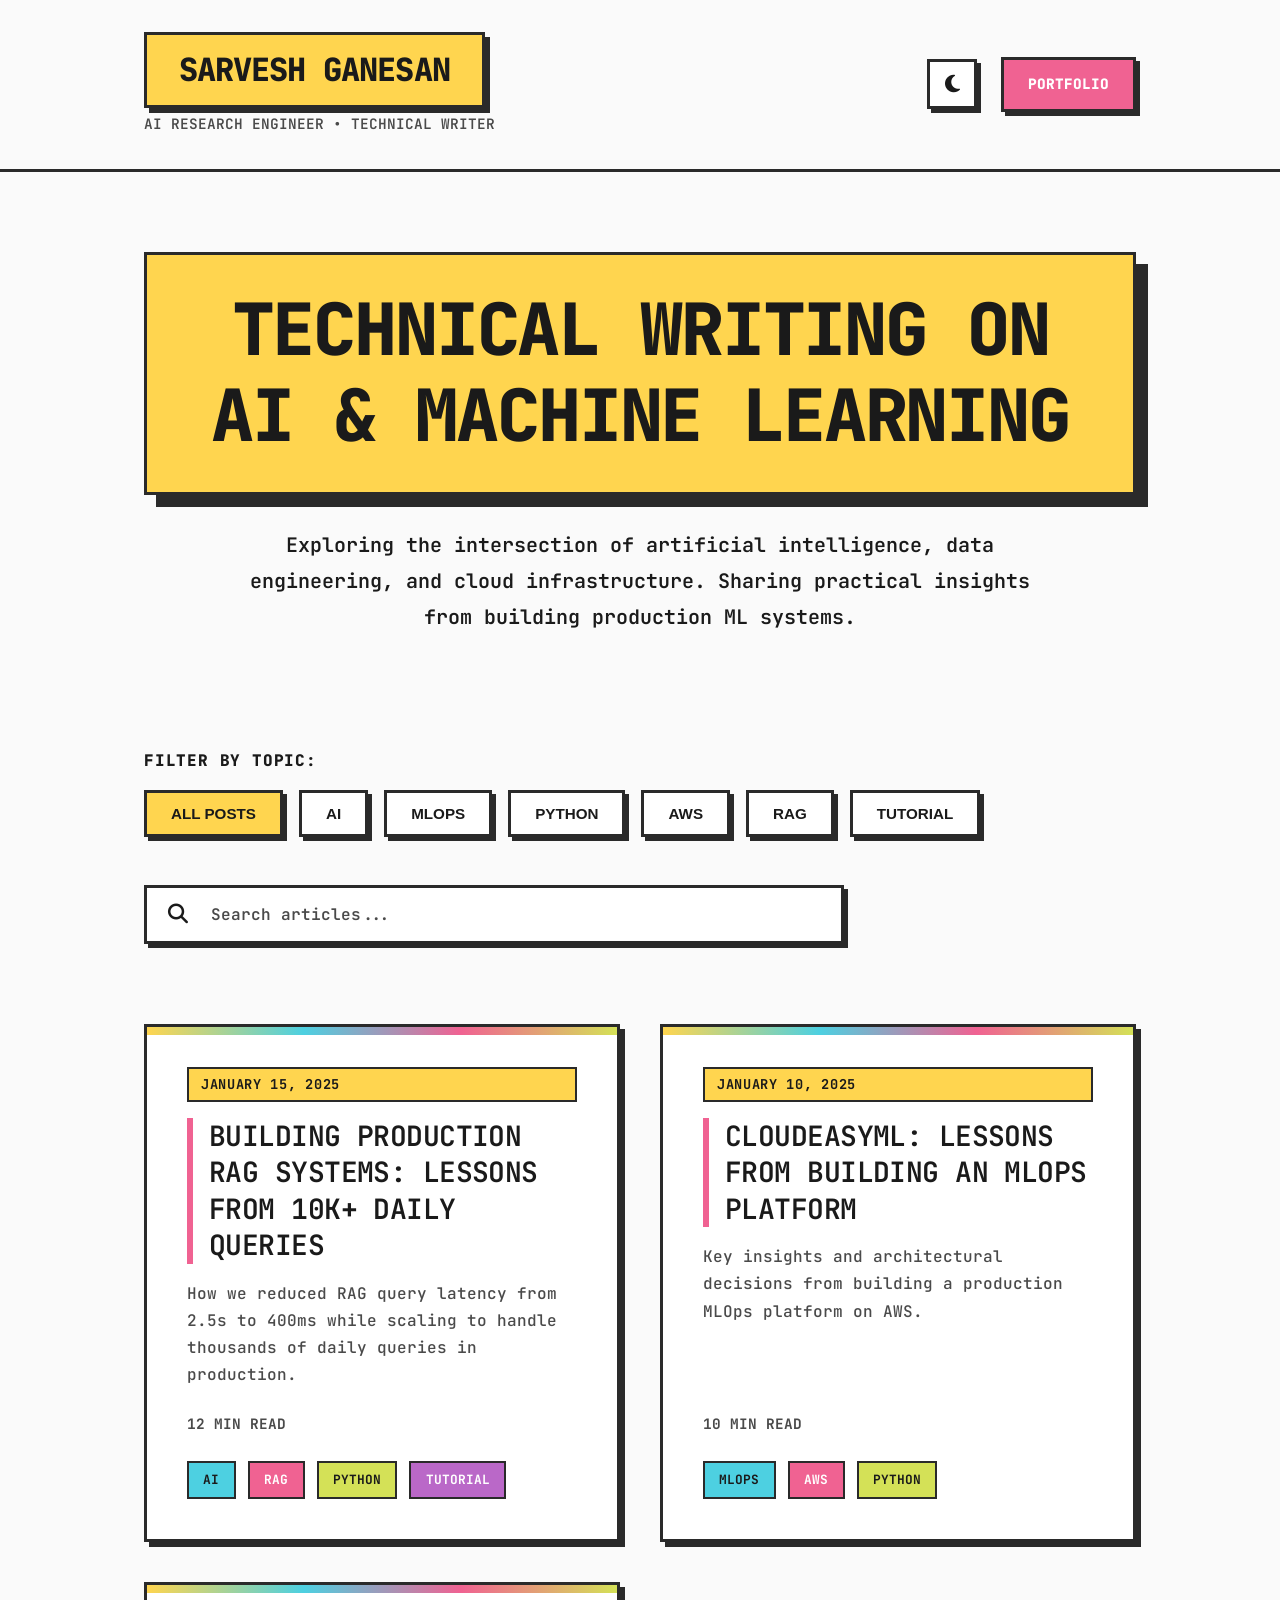
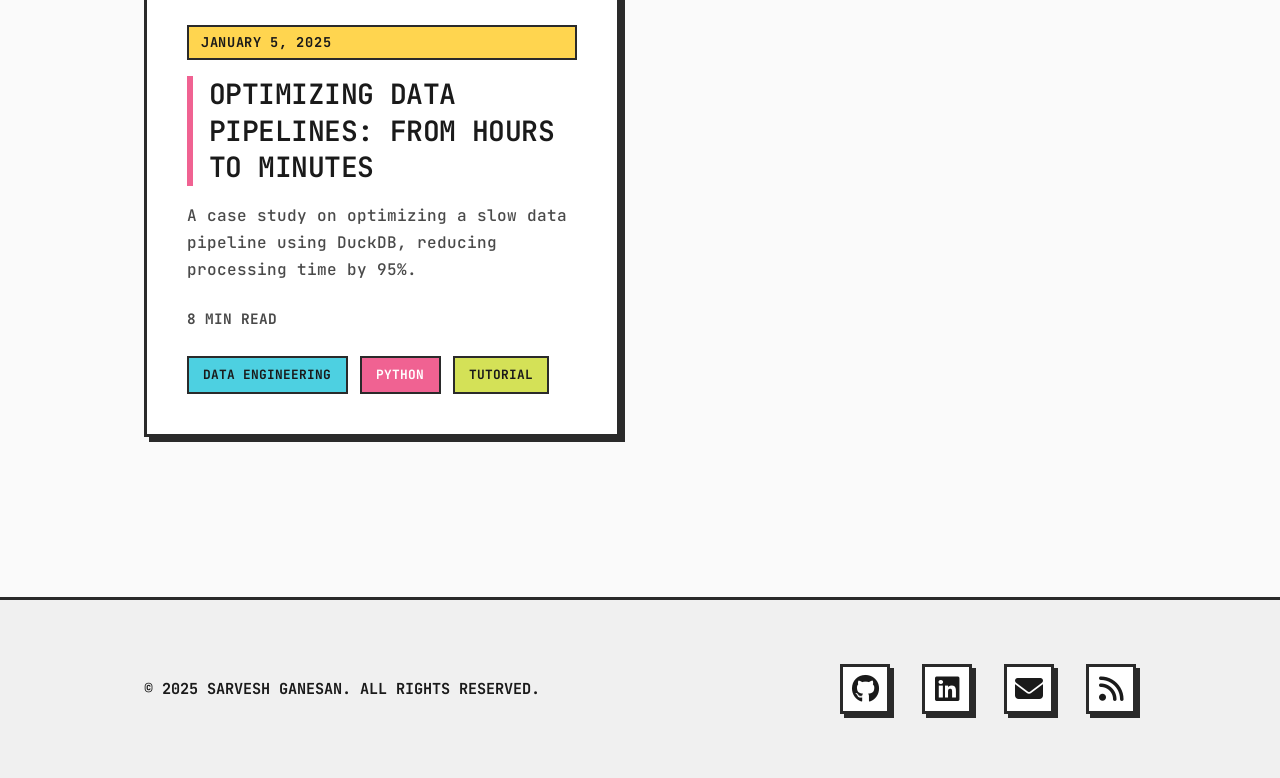
==== commit 741889ce: "Redesign dark mode with limited 5-color palette and reduced contrast Dark mode color palette (monoch" ====
--- a/index.html
+++ b/index.html
@@ -7,7 +7,8 @@
     <meta name="author" content="Sarvesh Ganesan">
     <meta name="keywords" content="AI, Machine Learning, MLOps, Data Engineering, Python, AWS, RAG, Vector Databases, LLMs">
     <meta name="robots" content="index, follow">
-    <meta name="theme-color" content="#FFEB3B">
+    <meta name="theme-color" content="#FFD54F" media="(prefers-color-scheme: light)">
+    <meta name="theme-color" content="#1E1E1E" media="(prefers-color-scheme: dark)">
     <link rel="canonical" href="https://sarvesh-ganesanw.github.io/sarvesh-blog/">
 
     <!-- Open Graph / Social Media -->
--- a/style.css
+++ b/style.css
@@ -5,48 +5,65 @@
 
 :root {
     /* Colors - Light Mode */
-    --bg-primary: #FFFFFF;
-    --bg-secondary: #F5F5F5;
+    --bg-primary: #FAFAFA;
+    --bg-secondary: #F0F0F0;
     --bg-card: #FFFFFF;
-    --text-primary: #000000;
-    --text-secondary: #333333;
+    --text-primary: #1A1A1A;
+    --text-secondary: #4A4A4A;
 
     /* Neo-Brutalist Accent Colors */
-    --accent-yellow: #FFEB3B;
-    --accent-cyan: #00E5FF;
-    --accent-pink: #FF006E;
-    --accent-lime: #CCFF00;
-    --accent-purple: #B026FF;
-    --accent-orange: #FF6B35;
+    --accent-yellow: #FFD54F;
+    --accent-cyan: #4DD0E1;
+    --accent-pink: #F06292;
+    --accent-lime: #D4E157;
+    --accent-purple: #BA68C8;
+    --accent-orange: #FF8A65;
 
     /* Primary accent */
     --accent: var(--accent-yellow);
     --accent-hover: var(--accent-cyan);
 
     /* Borders & Shadows */
-    --border-color: #000000;
-    --border-width: 4px;
-    --shadow-offset: 6px;
+    --border-color: #2A2A2A;
+    --border-width: 3px;
+    --shadow-offset: 5px;
 
     /* Typography */
     --font-mono: 'JetBrains Mono', 'Courier New', monospace;
 
-    /* Spacing - WIDER LAYOUT */
-    --container-width: 1400px;
-    --post-width: 900px;
+    /* Spacing - MUCH WIDER LAYOUT (80-85% of viewport) */
+    --container-width: 85%;
+    --post-width: 75%;
 
     /* Transitions */
     --transition: all 0.2s cubic-bezier(0.4, 0, 0.2, 1);
 }
 
-/* Dark Mode Variables */
+/* Dark Mode Variables - Limited 5-color palette */
 body.dark-mode {
-    --bg-primary: #0A0A0A;
-    --bg-secondary: #1A1A1A;
-    --bg-card: #1A1A1A;
-    --text-primary: #FFFFFF;
-    --text-secondary: #CCCCCC;
-    --border-color: #FFFFFF;
+    /* Color 1: Base background */
+    --bg-primary: #1E1E1E;
+    --bg-secondary: #262626;
+    --bg-card: #2A2A2A;
+
+    /* Color 2-3: Text shades */
+    --text-primary: #D4D4D4;
+    --text-secondary: #8A8A8A;
+
+    /* Color 4: Borders (subtle) */
+    --border-color: #404040;
+
+    /* Color 5: Single accent (muted yellow-orange) */
+    --accent-yellow: #D4A574;
+    --accent-cyan: #A8A8A8;
+    --accent-pink: #9A9A9A;
+    --accent-lime: #AAAAAA;
+    --accent-purple: #B0B0B0;
+    --accent-orange: #C4B5A0;
+
+    /* Reduce contrast overall */
+    --border-width: 2px;
+    --shadow-offset: 3px;
 }
 
 /* ========================================
@@ -75,7 +92,7 @@
 
 ::selection {
     background-color: var(--accent-yellow);
-    color: #000000;
+    color: var(--text-primary);
 }
 
 /* ========================================
@@ -96,7 +113,7 @@
     border: var(--border-width) solid var(--border-color);
     padding: 1rem 2rem;
     background-color: var(--accent-yellow);
-    color: #000000;
+    color: var(--text-primary);
     display: inline-block;
     box-shadow: var(--shadow-offset) var(--shadow-offset) 0 var(--border-color);
     margin-bottom: 2rem;
@@ -135,15 +152,15 @@
 
 a:hover {
     background-color: var(--accent-yellow);
-    color: #000000;
-    text-decoration-color: #000000;
+    color: var(--text-primary);
+    text-decoration-color: var(--text-primary);
 }
 
 code {
     font-family: var(--font-mono);
     font-size: 0.95em;
     background-color: var(--accent-lime);
-    color: #000000;
+    color: var(--text-primary);
     padding: 0.3em 0.6em;
     border: 2px solid var(--border-color);
     font-weight: 600;
@@ -182,13 +199,15 @@
    Utilities
    ======================================== */
 .container {
-    max-width: var(--container-width);
+    width: var(--container-width);
+    max-width: 1800px;
     margin: 0 auto;
     padding: 0 3rem;
 }
 
 .container-post {
-    max-width: var(--post-width);
+    width: var(--post-width);
+    max-width: 1400px;
     margin: 0 auto;
     padding: 0 3rem;
 }
@@ -296,7 +315,7 @@
 
 .btn-portfolio:hover {
     background-color: var(--accent-yellow);
-    color: #000000;
+    color: var(--text-primary);
     transform: translate(-2px, -2px);
     box-shadow: 6px 6px 0 var(--border-color);
 }
@@ -318,7 +337,7 @@
 
 .back-link:hover {
     background-color: var(--accent-lime);
-    color: #000000;
+    color: var(--text-primary);
     transform: translate(-2px, -2px);
     box-shadow: 6px 6px 0 var(--border-color);
 }
@@ -340,7 +359,7 @@
     border: var(--border-width) solid var(--border-color);
     padding: 2rem 3rem;
     background-color: var(--accent-yellow);
-    color: #000000;
+    color: var(--text-primary);
     display: inline-block;
     box-shadow: 12px 12px 0 var(--border-color);
 }
@@ -401,7 +420,7 @@
 
 .tag.active {
     background-color: var(--accent-yellow);
-    color: #000000;
+    color: var(--text-primary);
 }
 
 .search-section {
@@ -494,13 +513,12 @@
 
 .article-date {
     font-size: 0.85rem;
-    color: var(--text-secondary);
     text-transform: uppercase;
     letter-spacing: 0.05em;
     margin-bottom: 1rem;
     font-weight: 700;
     background-color: var(--accent-yellow);
-    color: #000000;
+    color: var(--text-primary);
     padding: 0.25rem 0.75rem;
     display: inline-block;
     border: 2px solid var(--border-color);
@@ -561,10 +579,10 @@
     text-transform: uppercase;
 }
 
-.article-tag:nth-child(1) { background-color: var(--accent-cyan); color: #000000; }
-.article-tag:nth-child(2) { background-color: var(--accent-pink); color: #FFFFFF; }
-.article-tag:nth-child(3) { background-color: var(--accent-lime); color: #000000; }
-.article-tag:nth-child(4) { background-color: var(--accent-purple); color: #FFFFFF; }
+.article-tag:nth-child(1) { background-color: var(--accent-cyan); color: var(--text-primary); }
+.article-tag:nth-child(2) { background-color: var(--accent-pink); color: var(--bg-card); }
+.article-tag:nth-child(3) { background-color: var(--accent-lime); color: var(--text-primary); }
+.article-tag:nth-child(4) { background-color: var(--accent-purple); color: var(--bg-card); }
 
 /* ========================================
    Post Page
@@ -594,7 +612,7 @@
 
 .post-meta span {
     background-color: var(--accent-cyan);
-    color: #000000;
+    color: var(--text-primary);
     padding: 0.5rem 1rem;
     border: 2px solid var(--border-color);
 }
@@ -608,7 +626,7 @@
     border: var(--border-width) solid var(--border-color);
     padding: 2rem 3rem;
     background-color: var(--accent-yellow);
-    color: #000000;
+    color: var(--text-primary);
     display: inline-block;
     box-shadow: 10px 10px 0 var(--border-color);
 }
@@ -640,10 +658,10 @@
     box-shadow: 4px 4px 0 var(--border-color);
 }
 
-.post-tag:nth-child(1) { background-color: var(--accent-cyan); color: #000000; }
-.post-tag:nth-child(2) { background-color: var(--accent-pink); color: #FFFFFF; }
-.post-tag:nth-child(3) { background-color: var(--accent-lime); color: #000000; }
-.post-tag:nth-child(4) { background-color: var(--accent-purple); color: #FFFFFF; }
+.post-tag:nth-child(1) { background-color: var(--accent-cyan); color: var(--text-primary); }
+.post-tag:nth-child(2) { background-color: var(--accent-pink); color: var(--bg-card); }
+.post-tag:nth-child(3) { background-color: var(--accent-lime); color: var(--text-primary); }
+.post-tag:nth-child(4) { background-color: var(--accent-purple); color: var(--bg-card); }
 
 /* Table of Contents */
 .toc-container {
@@ -707,7 +725,7 @@
 
 .toc a:hover {
     background-color: var(--accent-yellow);
-    color: #000000;
+    color: var(--text-primary);
 }
 
 /* Post Content */
@@ -764,7 +782,7 @@
 
 .post-content table th {
     background-color: var(--accent-yellow);
-    color: #000000;
+    color: var(--text-primary);
     font-weight: 800;
     text-transform: uppercase;
 }
@@ -817,9 +835,9 @@
     box-shadow: 6px 6px 0 var(--border-color);
 }
 
-.share-btn:nth-child(1):hover { background-color: var(--accent-cyan); color: #000000; }
-.share-btn:nth-child(2):hover { background-color: var(--accent-pink); color: #FFFFFF; }
-.share-btn:nth-child(3):hover { background-color: var(--accent-lime); color: #000000; }
+.share-btn:nth-child(1):hover { background-color: var(--accent-cyan); color: var(--text-primary); }
+.share-btn:nth-child(2):hover { background-color: var(--accent-pink); color: var(--bg-card); }
+.share-btn:nth-child(3):hover { background-color: var(--accent-lime); color: var(--text-primary); }
 
 .post-author {
     background-color: var(--bg-card);
@@ -864,9 +882,9 @@
     box-shadow: 6px 6px 0 var(--border-color);
 }
 
-.author-links a:nth-child(1):hover { background-color: var(--accent-cyan); color: #000000; }
-.author-links a:nth-child(2):hover { background-color: var(--accent-pink); color: #FFFFFF; }
-.author-links a:nth-child(3):hover { background-color: var(--accent-lime); color: #000000; }
+.author-links a:nth-child(1):hover { background-color: var(--accent-cyan); color: var(--text-primary); }
+.author-links a:nth-child(2):hover { background-color: var(--accent-pink); color: var(--bg-card); }
+.author-links a:nth-child(3):hover { background-color: var(--accent-lime); color: var(--text-primary); }
 
 /* ========================================
    Loading & Empty States
@@ -951,7 +969,7 @@
    ======================================== */
 @media (max-width: 1200px) {
     .container {
-        max-width: 100%;
+        width: 90%;
         padding: 0 2rem;
     }
 
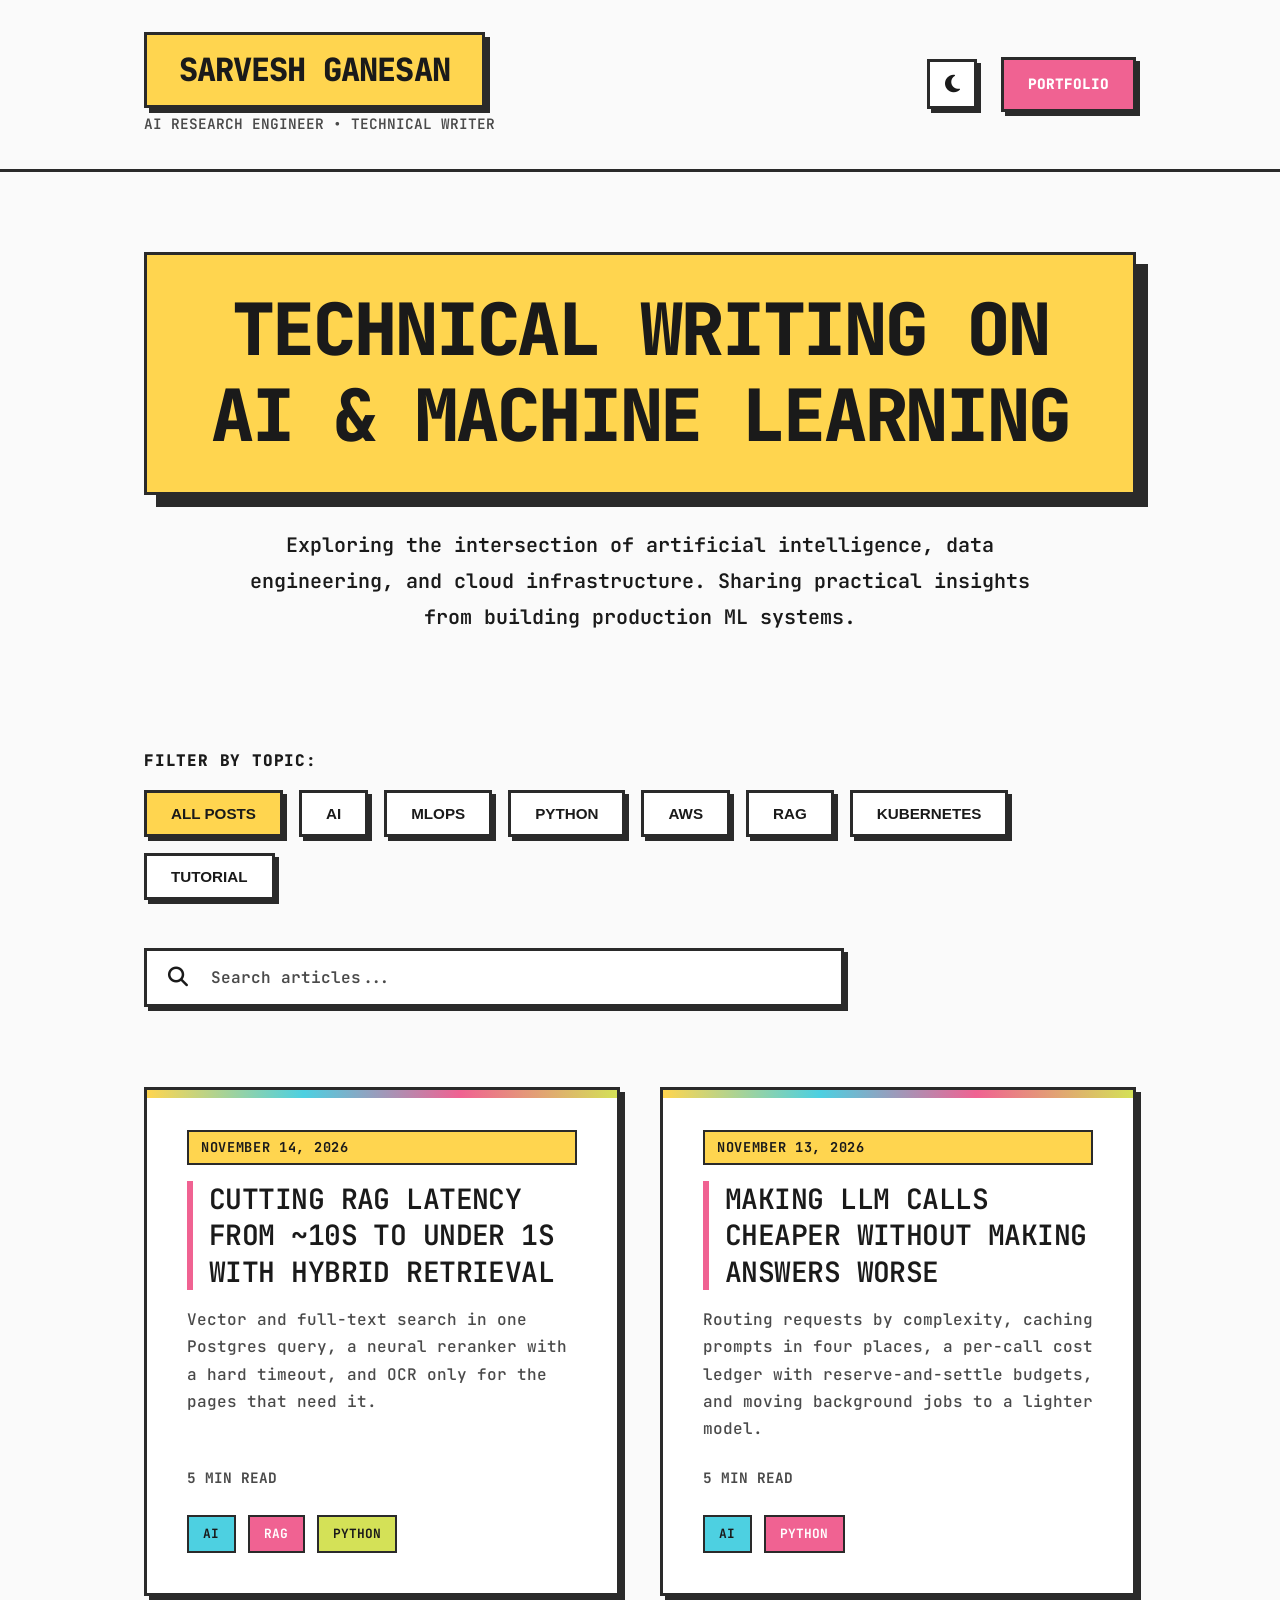
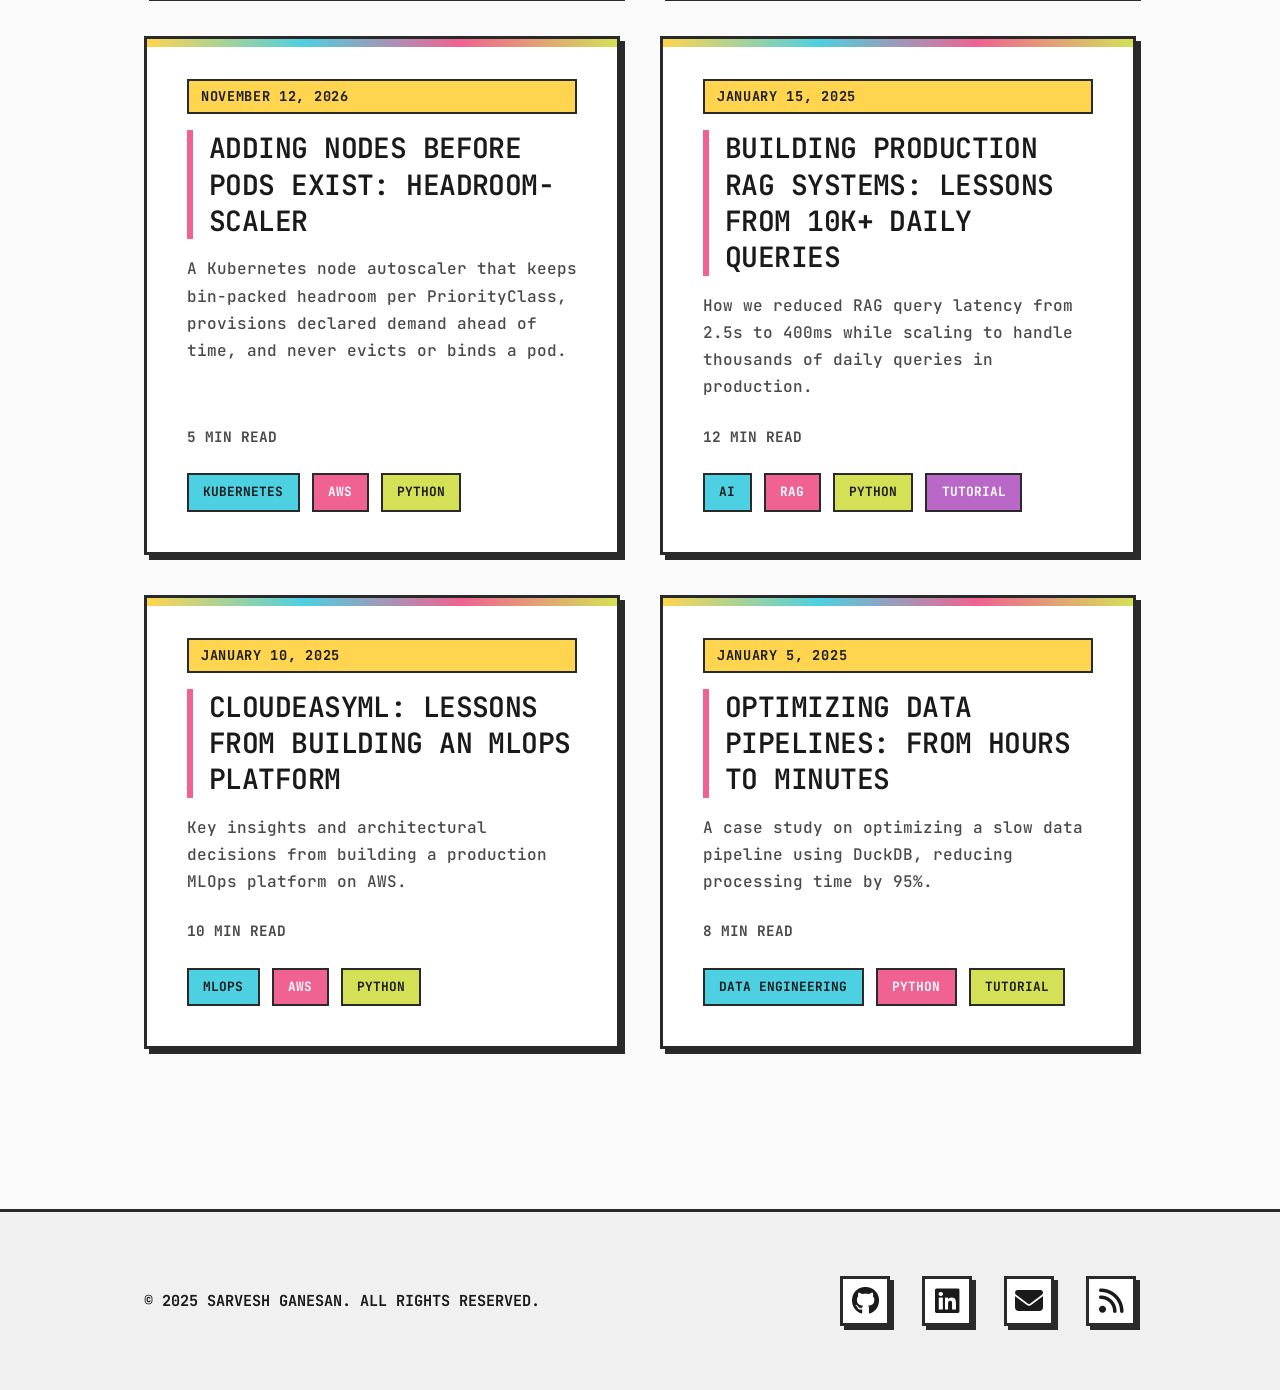
==== commit b6a96bfb: "Add three engineering notes: hybrid RAG retrieval, LLM cost controls, headroom-scaler" ====
--- a/index.html
+++ b/index.html
@@ -8,7 +8,7 @@
     <meta name="keywords" content="AI, Machine Learning, MLOps, Data Engineering, Python, AWS, RAG, Vector Databases, LLMs">
     <meta name="robots" content="index, follow">
     <meta name="theme-color" content="#FFD54F" media="(prefers-color-scheme: light)">
-    <meta name="theme-color" content="#1E1E1E" media="(prefers-color-scheme: dark)">
+    <meta name="theme-color" content="#0F0F0F" media="(prefers-color-scheme: dark)">
     <link rel="canonical" href="https://sarvesh-ganesanw.github.io/sarvesh-blog/">
 
     <!-- Open Graph / Social Media -->
@@ -84,6 +84,7 @@
                     <button class="tag" data-tag="Python">Python</button>
                     <button class="tag" data-tag="AWS">AWS</button>
                     <button class="tag" data-tag="RAG">RAG</button>
+                    <button class="tag" data-tag="Kubernetes">Kubernetes</button>
                     <button class="tag" data-tag="Tutorial">Tutorial</button>
                 </div>
             </section>
--- a/style.css
+++ b/style.css
@@ -39,31 +39,31 @@
     --transition: all 0.2s cubic-bezier(0.4, 0, 0.2, 1);
 }
 
-/* Dark Mode Variables - Limited 5-color palette */
+/* Dark Mode Variables - Cohesive 5-color palette */
 body.dark-mode {
-    /* Color 1: Base background */
-    --bg-primary: #1E1E1E;
-    --bg-secondary: #262626;
-    --bg-card: #2A2A2A;
-
-    /* Color 2-3: Text shades */
-    --text-primary: #D4D4D4;
-    --text-secondary: #8A8A8A;
-
-    /* Color 4: Borders (subtle) */
-    --border-color: #404040;
-
-    /* Color 5: Single accent (muted yellow-orange) */
-    --accent-yellow: #D4A574;
-    --accent-cyan: #A8A8A8;
-    --accent-pink: #9A9A9A;
-    --accent-lime: #AAAAAA;
-    --accent-purple: #B0B0B0;
-    --accent-orange: #C4B5A0;
-
-    /* Reduce contrast overall */
+    /* Color 1: Rich dark backgrounds (slightly warm) */
+    --bg-primary: #0F0F0F;
+    --bg-secondary: #1C1C1C;
+    --bg-card: #242424;
+
+    /* Color 2-3: Text with proper contrast */
+    --text-primary: #EBEBEB;
+    --text-secondary: #A0A0A0;
+
+    /* Color 4: Visible but not harsh borders */
+    --border-color: #3D3D3D;
+
+    /* Color 5: Warm amber accent family (intuitive hierarchy) */
+    --accent-yellow: #FFB84D;    /* Primary accent - warm amber */
+    --accent-cyan: #6DAFFF;      /* Cool complement for variety */
+    --accent-pink: #FF8C94;      /* Soft coral */
+    --accent-lime: #A8D582;      /* Muted sage green */
+    --accent-purple: #B08CFF;    /* Soft lavender */
+    --accent-orange: #FFA366;    /* Warm orange */
+
+    /* Subtle elements */
     --border-width: 2px;
-    --shadow-offset: 3px;
+    --shadow-offset: 4px;
 }
 
 /* ========================================
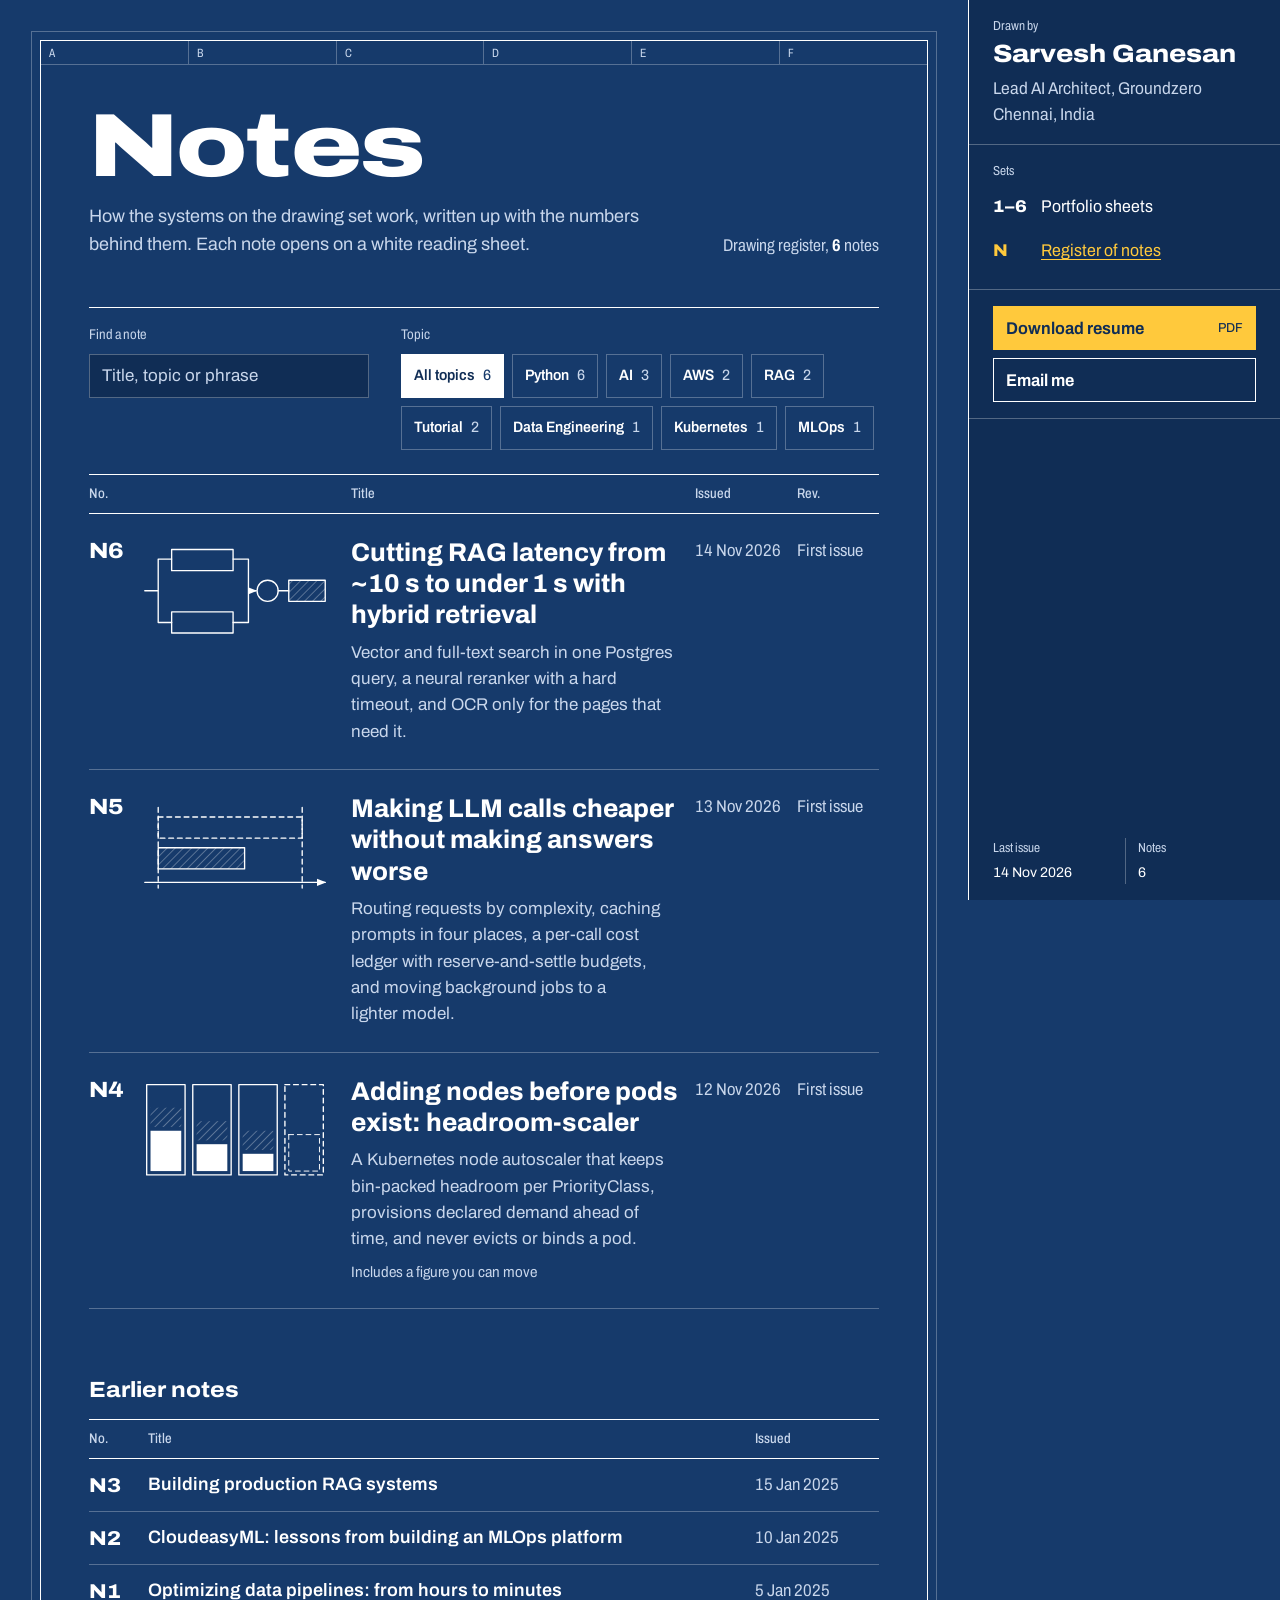
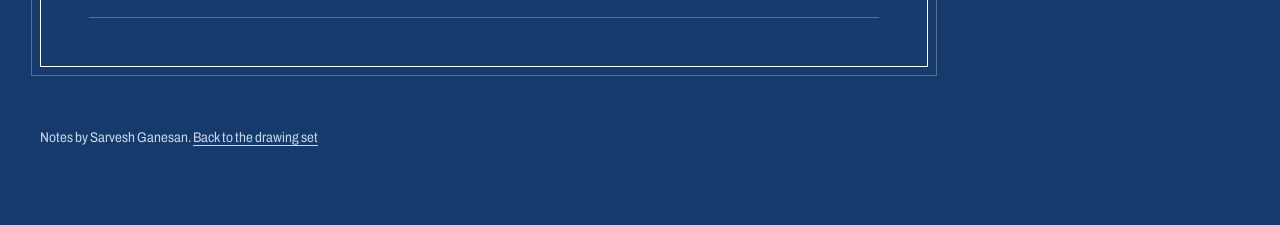
==== commit 04d40efd: "Redesign the blog as a drawing register and reading sheets The index becomes a register of notes on " ====
--- a/index.html
+++ b/index.html
@@ -1,144 +1,122 @@
 <!DOCTYPE html>
 <html lang="en">
 <head>
-    <meta charset="UTF-8">
-    <meta name="viewport" content="width=device-width, initial-scale=1.0">
-    <meta name="description" content="Technical blog by Sarvesh Ganesan - AI Research Engineer sharing insights on Machine Learning, MLOps, and Data Engineering">
-    <meta name="author" content="Sarvesh Ganesan">
-    <meta name="keywords" content="AI, Machine Learning, MLOps, Data Engineering, Python, AWS, RAG, Vector Databases, LLMs">
-    <meta name="robots" content="index, follow">
-    <meta name="theme-color" content="#FFD54F" media="(prefers-color-scheme: light)">
-    <meta name="theme-color" content="#0F0F0F" media="(prefers-color-scheme: dark)">
-    <link rel="canonical" href="https://sarvesh-ganesanw.github.io/sarvesh-blog/">
+<meta charset="utf-8">
+<meta name="viewport" content="width=device-width, initial-scale=1">
+<title>Notes by Sarvesh Ganesan</title>
+<meta name="description" content="Sarvesh Ganesan's engineering notes on agentic AI, retrieval, LLM cost and Kubernetes, kept as a drawing register.">
+<meta name="author" content="Sarvesh Ganesan">
+<meta name="robots" content="index, follow">
+<meta name="theme-color" content="#163a6b">
+<link rel="canonical" href="https://sarvesh-ganesanw.github.io/sarvesh-blog/">
 
-    <!-- Open Graph / Social Media -->
-    <meta property="og:type" content="website">
-    <meta property="og:url" content="https://sarvesh-ganesanw.github.io/sarvesh-blog/">
-    <meta property="og:title" content="Sarvesh Ganesan - AI & ML Blog">
-    <meta property="og:description" content="Technical insights on AI, Machine Learning, and Data Engineering">
-    <meta property="og:image" content="https://sarvesh-ganesanw.github.io/sarvesh-blog/assets/og-image.png">
-    <meta property="og:site_name" content="Sarvesh Ganesan Blog">
-    <meta property="og:locale" content="en_US">
+<meta property="og:type" content="website">
+<meta property="og:url" content="https://sarvesh-ganesanw.github.io/sarvesh-blog/">
+<meta property="og:title" content="Notes by Sarvesh Ganesan">
+<meta property="og:description" content="Engineering notes on agentic AI, retrieval, LLM cost and Kubernetes.">
+<meta property="og:site_name" content="Notes by Sarvesh Ganesan">
+<meta property="og:locale" content="en_US">
 
-    <!-- Twitter Card -->
-    <meta name="twitter:card" content="summary_large_image">
-    <meta name="twitter:site" content="@sarveshganesan">
-    <meta name="twitter:creator" content="@sarveshganesan">
-    <meta name="twitter:title" content="Sarvesh Ganesan - AI & ML Blog">
-    <meta name="twitter:description" content="Technical insights on AI, Machine Learning, and Data Engineering">
-    <meta name="twitter:image" content="https://sarvesh-ganesanw.github.io/sarvesh-blog/assets/og-image.png">
+<meta name="twitter:card" content="summary">
+<meta name="twitter:site" content="@sarveshganesan">
+<meta name="twitter:creator" content="@sarveshganesan">
+<meta name="twitter:title" content="Notes by Sarvesh Ganesan">
+<meta name="twitter:description" content="Engineering notes on agentic AI, retrieval, LLM cost and Kubernetes.">
 
-    <title>Sarvesh Ganesan - AI & ML Blog</title>
+<link rel="preconnect" href="https://fonts.googleapis.com">
+<link rel="preconnect" href="https://fonts.gstatic.com" crossorigin>
+<link href="https://fonts.googleapis.com/css2?family=Archivo:ital,wdth,wght@0,62..125,100..900;1,62..125,100..900&display=swap" rel="stylesheet">
+<link rel="stylesheet" href="style.css">
+</head>
+<body class="register-page">
+<a class="skip" href="#register">Skip to the register</a>
+<div class="set">
 
-    <!-- Preconnect to external resources -->
-    <link rel="preconnect" href="https://fonts.googleapis.com">
-    <link rel="preconnect" href="https://fonts.gstatic.com" crossorigin>
+<header class="titleblock" aria-label="Title block">
+  <div class="tb-cell tb-identity">
+    <span class="tb-label">Drawn by</span>
+    <p class="tb-name"><a href="https://sarvesh-ganesanw.github.io/sarvesh-portfolio/">Sarvesh Ganesan</a></p>
+    <p class="tb-role">Lead AI Architect, Groundzero<br>Chennai, India</p>
+  </div>
+  <nav class="tb-cell tb-index" aria-label="Site">
+    <span class="tb-label">Sets</span>
+    <ul class="sheet-index">
+      <li><a href="https://sarvesh-ganesanw.github.io/sarvesh-portfolio/"><span class="no">1–6</span><span class="t">Portfolio sheets</span></a></li>
+      <li><a href="./" aria-current="page"><span class="no">N</span><span class="t">Register of notes</span></a></li>
+    </ul>
+  </nav>
+  <div class="tb-cell tb-actions-cell">
+    <div class="tb-actions">
+      <a class="btn primary" href="https://sarvesh-ganesanw.github.io/sarvesh-portfolio/Sarvesh_Resume.pdf">Download resume <small>PDF</small></a>
+      <a class="btn" href="mailto:sarveshganesan2002@gmail.com">Email me</a>
+    </div>
+  </div>
+  <div class="tb-cell tb-foot">
+    <div><span class="tb-label">Last issue</span><span class="nums" id="last-issue">–</span></div>
+    <div><span class="tb-label">Notes</span><span class="nums" id="note-count">–</span></div>
+  </div>
+</header>
 
-    <!-- Fonts -->
-    <link href="https://fonts.googleapis.com/css2?family=JetBrains+Mono:wght@400;500;600;700;800;900&display=swap" rel="stylesheet">
-    <link rel="stylesheet" href="https://cdnjs.cloudflare.com/ajax/libs/font-awesome/6.4.0/css/all.min.css">
+<main id="register">
+<section class="sheet" aria-labelledby="reg-title">
+  <div class="grid-ref" aria-hidden="true"><span>A</span><span>B</span><span>C</span><span>D</span><span>E</span><span>F</span></div>
+  <div class="reg-intro">
+    <div>
+      <h1 class="reg-title" id="reg-title">Notes</h1>
+      <p class="lede">How the systems on the drawing set work, written up with the numbers behind them. Each note opens on a white reading sheet.</p>
+    </div>
+    <p class="sheet-no" id="register-count" aria-live="polite">Drawing register</p>
+  </div>
 
-    <!-- Styles -->
-    <link rel="stylesheet" href="style.css">
-</head>
-<body>
-    <!-- Header -->
-    <header class="header">
-        <div class="container">
-            <div class="header-content">
-                <div class="header-left">
-                    <h1 class="site-title">Sarvesh Ganesan</h1>
-                    <p class="site-subtitle">AI Research Engineer • Technical Writer</p>
-                </div>
-                <div class="header-right">
-                    <button id="theme-toggle" class="icon-btn" aria-label="Toggle dark mode">
-                        <i class="fas fa-moon"></i>
-                    </button>
-                    <a href="https://sarvesh-ganesanw.github.io/sarvesh-portfolio/" class="btn-portfolio" target="_blank">
-                        Portfolio
-                    </a>
-                </div>
-            </div>
-        </div>
-    </header>
+  <form class="finder" role="search" aria-label="Find a note" id="finder">
+    <div>
+      <label class="finder-label" for="search-input">Find a note</label>
+      <div class="search-field">
+        <input type="search" id="search-input" name="q" placeholder="Title, topic or phrase" autocomplete="off" spellcheck="false">
+        <button type="button" class="clear-search" id="clear-search" aria-label="Clear the search" disabled>
+          <svg viewBox="0 0 12 12" aria-hidden="true"><path d="M1 1 L11 11 M11 1 L1 11" stroke="currentColor" stroke-width="1.4"/></svg>
+        </button>
+      </div>
+    </div>
+    <fieldset class="layers">
+      <legend class="finder-label">Topic</legend>
+      <div class="layer-list" id="topic-list"></div>
+    </fieldset>
+  </form>
 
-    <!-- Main Content -->
-    <main class="main">
-        <div class="container">
-            <!-- Hero Section -->
-            <section class="hero">
-                <h2 class="hero-title">Technical Writing on AI & Machine Learning</h2>
-                <p class="hero-description">
-                    Exploring the intersection of artificial intelligence, data engineering, and cloud infrastructure.
-                    Sharing practical insights from building production ML systems.
-                </p>
-            </section>
+  <svg width="0" height="0" aria-hidden="true" style="position:absolute">
+    <defs>
+      <pattern id="hatch-s" width="6" height="6" patternUnits="userSpaceOnUse" patternTransform="rotate(45)"><line x1="0" y1="0" x2="0" y2="6" stroke="#fff" stroke-width="1" opacity=".6"/></pattern>
+      <marker id="arr-s" viewBox="0 0 10 10" refX="9" refY="5" markerWidth="7" markerHeight="7" orient="auto-start-reverse"><path d="M0 1 L10 5 L0 9 z" fill="#fff"/></marker>
+    </defs>
+  </svg>
 
-            <!-- Filter Tags -->
-            <section class="filter-section">
-                <div class="filter-label">Filter by topic:</div>
-                <div class="filter-tags" id="filter-tags">
-                    <button class="tag active" data-tag="all">All Posts</button>
-                    <button class="tag" data-tag="AI">AI</button>
-                    <button class="tag" data-tag="MLOps">MLOps</button>
-                    <button class="tag" data-tag="Python">Python</button>
-                    <button class="tag" data-tag="AWS">AWS</button>
-                    <button class="tag" data-tag="RAG">RAG</button>
-                    <button class="tag" data-tag="Kubernetes">Kubernetes</button>
-                    <button class="tag" data-tag="Tutorial">Tutorial</button>
-                </div>
-            </section>
+  <div id="register-current">
+    <table class="register">
+      <thead><tr><th scope="col">No.</th><th scope="col" class="plan-head"><span class="visually-hidden">Key plan</span></th><th scope="col">Title</th><th scope="col">Issued</th><th scope="col">Rev.</th></tr></thead>
+      <tbody id="current-rows"></tbody>
+    </table>
+  </div>
 
-            <!-- Search -->
-            <section class="search-section">
-                <div class="search-box">
-                    <i class="fas fa-search"></i>
-                    <input type="text" id="search-input" placeholder="Search articles..." aria-label="Search articles">
-                </div>
-            </section>
+  <div id="register-earlier">
+    <h2 class="earlier-head">Earlier notes</h2>
+    <table class="register earlier">
+      <thead><tr><th scope="col">No.</th><th scope="col">Title</th><th scope="col">Issued</th></tr></thead>
+      <tbody id="earlier-rows"></tbody>
+    </table>
+  </div>
 
-            <!-- Articles Grid -->
-            <section class="articles-section">
-                <div class="articles-grid" id="articles-grid">
-                    <div class="loading">
-                        <i class="fas fa-spinner fa-spin"></i>
-                        <p>Loading articles...</p>
-                    </div>
-                </div>
-                <div id="no-results" class="no-results" style="display: none;">
-                    <i class="fas fa-search"></i>
-                    <p>No articles found</p>
-                </div>
-            </section>
-        </div>
-    </main>
+  <div class="empty" id="register-empty" hidden>
+    <h2>No note matches</h2>
+    <p id="empty-detail">Try a shorter phrase, or show every note.</p>
+    <button type="button" class="btn" id="show-all">Show all notes</button>
+  </div>
 
-    <!-- Footer -->
-    <footer class="footer">
-        <div class="container">
-            <div class="footer-content">
-                <div class="footer-left">
-                    <p>&copy; 2025 Sarvesh Ganesan. All rights reserved.</p>
-                </div>
-                <div class="footer-right">
-                    <a href="https://github.com/Sarvesh-GanesanW" target="_blank" aria-label="GitHub">
-                        <i class="fab fa-github"></i>
-                    </a>
-                    <a href="https://linkedin.com/in/sarvesh-ganesan09" target="_blank" aria-label="LinkedIn">
-                        <i class="fab fa-linkedin"></i>
-                    </a>
-                    <a href="mailto:sarveshganesan2002@gmail.com" aria-label="Email">
-                        <i class="fas fa-envelope"></i>
-                    </a>
-                    <a href="rss.xml" aria-label="RSS Feed">
-                        <i class="fas fa-rss"></i>
-                    </a>
-                </div>
-            </div>
-        </div>
-    </footer>
-
-    <!-- Scripts -->
-    <script src="script.js"></script>
+  <noscript><p>The register is built by JavaScript. Turn it on to see the list of notes.</p></noscript>
+</section>
+<footer class="colophon">Notes by Sarvesh Ganesan. <a href="https://sarvesh-ganesanw.github.io/sarvesh-portfolio/">Back to the drawing set</a></footer>
+</main>
+</div>
+<script type="module" src="script.js"></script>
 </body>
 </html>
--- a/style.css
+++ b/style.css
@@ -1,1088 +1,575 @@
-/* ========================================
-   Neo-Brutalist Blog Design
-   JetBrains Mono - Bold & Wide Layout
-   ======================================== */
+/*
+ * Sarvesh Ganesan, notes. The site is a drawing set: the register (index) is a
+ * cyanotype sheet with a title block; each note is a white reading sheet.
+ *
+ * System, held everywhere:
+ *   spacing   4 px base: 4, 8, 12, 16, 24, 32, 48, 64, 96
+ *   borders   one UI width (1 px); the focus ring alone is 2 px
+ *   radius    0 on everything (drawn sheets have square corners)
+ *   shadows   none; depth comes from ruled frames
+ *   colour    blue ground and white linework; signal yellow only for the
+ *             current item, focus and the one primary action of a view
+ *   type      Archivo (width axis carries character), a system mono for code only
+ *   motion    under 300 ms, ease-out, transform and opacity only
+ */
 
 :root {
-    /* Colors - Light Mode */
-    --bg-primary: #FAFAFA;
-    --bg-secondary: #F0F0F0;
-    --bg-card: #FFFFFF;
-    --text-primary: #1A1A1A;
-    --text-secondary: #4A4A4A;
-
-    /* Neo-Brutalist Accent Colors */
-    --accent-yellow: #FFD54F;
-    --accent-cyan: #4DD0E1;
-    --accent-pink: #F06292;
-    --accent-lime: #D4E157;
-    --accent-purple: #BA68C8;
-    --accent-orange: #FF8A65;
-
-    /* Primary accent */
-    --accent: var(--accent-yellow);
-    --accent-hover: var(--accent-cyan);
-
-    /* Borders & Shadows */
-    --border-color: #2A2A2A;
-    --border-width: 3px;
-    --shadow-offset: 5px;
-
-    /* Typography */
-    --font-mono: 'JetBrains Mono', 'Courier New', monospace;
-
-    /* Spacing - MUCH WIDER LAYOUT (80-85% of viewport) */
-    --container-width: 85%;
-    --post-width: 75%;
-
-    /* Transitions */
-    --transition: all 0.2s cubic-bezier(0.4, 0, 0.2, 1);
-}
-
-/* Dark Mode Variables - Cohesive 5-color palette */
-body.dark-mode {
-    /* Color 1: Rich dark backgrounds (slightly warm) */
-    --bg-primary: #0F0F0F;
-    --bg-secondary: #1C1C1C;
-    --bg-card: #242424;
-
-    /* Color 2-3: Text with proper contrast */
-    --text-primary: #EBEBEB;
-    --text-secondary: #A0A0A0;
-
-    /* Color 4: Visible but not harsh borders */
-    --border-color: #3D3D3D;
-
-    /* Color 5: Warm amber accent family (intuitive hierarchy) */
-    --accent-yellow: #FFB84D;    /* Primary accent - warm amber */
-    --accent-cyan: #6DAFFF;      /* Cool complement for variety */
-    --accent-pink: #FF8C94;      /* Soft coral */
-    --accent-lime: #A8D582;      /* Muted sage green */
-    --accent-purple: #B08CFF;    /* Soft lavender */
-    --accent-orange: #FFA366;    /* Warm orange */
-
-    /* Subtle elements */
-    --border-width: 2px;
-    --shadow-offset: 4px;
-}
-
-/* ========================================
-   Base Styles
-   ======================================== */
-* {
-    margin: 0;
-    padding: 0;
-    box-sizing: border-box;
-}
-
-html {
-    font-size: 16px;
-    scroll-behavior: smooth;
-}
-
+  --ground: #163a6b;
+  --ground-deep: #102d55;
+  --line: #ffffff;
+  --line-dim: #c9d7ec;
+  --line-faint: rgba(255, 255, 255, 0.28);
+  --line-wash: rgba(255, 255, 255, 0.1);
+  --signal: #ffc93c;
+
+  /* The reading sheet. Overridden below for the cyanotype (dark) sheet. */
+  --paper: #f3f5f1;
+  --paper-raised: #ffffff;
+  --ink: #163a6b;
+  --ink-body: #1d355c;
+  --ink-soft: #3f5d88;
+  --ink-faint: rgba(22, 58, 107, 0.22);
+  --ink-wash: #e2e9f1;
+  --code-ground: #163a6b;
+  --code-type: #ffffff;
+  --code-dim: #c9d7ec;
+  --frame-outline: #ffffff;
+
+  --rule: 1px;
+  --focus-ring: 2px;
+  --s1: 4px;
+  --s2: 8px;
+  --s3: 12px;
+  --s4: 16px;
+  --s6: 24px;
+  --s8: 32px;
+  --s12: 48px;
+  --s16: 64px;
+  --s24: 96px;
+  --gutter: 40px;
+  --strip: 312px;
+  --hit: 44px;
+
+  --ease-out: cubic-bezier(0.23, 1, 0.32, 1);
+  --press: 120ms;
+  --mono: ui-monospace, "SF Mono", Menlo, Consolas, monospace;
+}
+
+@media (prefers-color-scheme: dark) {
+  :root {
+    --paper: #102d55;
+    --paper-raised: #163a6b;
+    --ink: #ffffff;
+    --ink-body: #e6edf7;
+    --ink-soft: #c9d7ec;
+    --ink-faint: rgba(255, 255, 255, 0.28);
+    --ink-wash: rgba(255, 255, 255, 0.1);
+    --code-ground: #0b2242;
+    --frame-outline: rgba(255, 255, 255, 0.28);
+  }
+}
+
+* { box-sizing: border-box; }
+html { scroll-behavior: smooth; }
 body {
-    font-family: var(--font-mono);
-    font-size: 1rem;
-    line-height: 1.7;
-    color: var(--text-primary);
-    background-color: var(--bg-primary);
-    transition: background-color 0.2s ease, color 0.2s ease;
-    font-weight: 400;
-}
-
-::selection {
-    background-color: var(--accent-yellow);
-    color: var(--text-primary);
-}
-
-/* ========================================
-   Typography
-   ======================================== */
-h1, h2, h3, h4, h5, h6 {
-    font-family: var(--font-mono);
-    font-weight: 800;
-    line-height: 1.2;
-    color: var(--text-primary);
-    margin-bottom: 1.5rem;
-    text-transform: uppercase;
-    letter-spacing: -0.02em;
-}
-
-h1 {
-    font-size: 3.5rem;
-    border: var(--border-width) solid var(--border-color);
-    padding: 1rem 2rem;
-    background-color: var(--accent-yellow);
-    color: var(--text-primary);
-    display: inline-block;
-    box-shadow: var(--shadow-offset) var(--shadow-offset) 0 var(--border-color);
-    margin-bottom: 2rem;
-}
-
-h2 {
-    font-size: 2.5rem;
-    border-left: 8px solid var(--accent-cyan);
-    padding-left: 1rem;
-}
-
-h3 {
-    font-size: 1.75rem;
-    border-left: 6px solid var(--accent-pink);
-    padding-left: 1rem;
-}
-
-h4 { font-size: 1.35rem; }
-h5 { font-size: 1.15rem; }
-h6 { font-size: 1rem; }
-
-p {
-    margin-bottom: 1.5rem;
-    font-size: 1.1rem;
-}
-
-a {
-    color: var(--text-primary);
-    text-decoration: underline;
-    text-decoration-color: var(--accent-yellow);
-    text-decoration-thickness: 3px;
-    text-underline-offset: 4px;
-    transition: var(--transition);
-    font-weight: 600;
-}
-
-a:hover {
-    background-color: var(--accent-yellow);
-    color: var(--text-primary);
-    text-decoration-color: var(--text-primary);
-}
-
-code {
-    font-family: var(--font-mono);
-    font-size: 0.95em;
-    background-color: var(--accent-lime);
-    color: var(--text-primary);
-    padding: 0.3em 0.6em;
-    border: 2px solid var(--border-color);
-    font-weight: 600;
-}
-
-pre {
-    background-color: var(--bg-secondary);
-    padding: 2rem;
-    border: var(--border-width) solid var(--border-color);
-    overflow-x: auto;
-    margin-bottom: 2rem;
-    box-shadow: var(--shadow-offset) var(--shadow-offset) 0 var(--border-color);
-}
-
-pre code {
-    background: none;
-    padding: 0;
-    border: none;
-    font-size: 0.95rem;
-    color: var(--text-primary);
-    font-weight: 500;
-}
-
-blockquote {
-    border: var(--border-width) solid var(--border-color);
-    border-left: 12px solid var(--accent-pink);
-    padding: 1.5rem 2rem;
-    margin: 2rem 0;
-    background-color: var(--bg-card);
-    font-style: normal;
-    font-weight: 600;
-    box-shadow: 4px 4px 0 var(--border-color);
-}
-
-/* ========================================
-   Utilities
-   ======================================== */
-.container {
-    width: var(--container-width);
-    max-width: 1800px;
-    margin: 0 auto;
-    padding: 0 3rem;
-}
-
-.container-post {
-    width: var(--post-width);
-    max-width: 1400px;
-    margin: 0 auto;
-    padding: 0 3rem;
-}
-
-/* ========================================
-   Reading Progress Bar
-   ======================================== */
-.reading-progress {
-    position: fixed;
-    top: 0;
-    left: 0;
-    width: 100%;
-    height: 8px;
-    background-color: var(--bg-secondary);
-    z-index: 1000;
-    border-bottom: var(--border-width) solid var(--border-color);
-}
-
-.reading-progress-bar {
-    height: 100%;
-    background: linear-gradient(90deg, var(--accent-yellow), var(--accent-cyan), var(--accent-pink));
-    width: 0%;
-    transition: width 0.1s ease;
-}
-
-/* ========================================
-   Header
-   ======================================== */
-.header {
-    background-color: var(--bg-primary);
-    border-bottom: var(--border-width) solid var(--border-color);
-    padding: 2rem 0;
-    position: sticky;
-    top: 0;
-    z-index: 100;
-}
-
-.header-content {
-    display: flex;
-    justify-content: space-between;
-    align-items: center;
-}
-
-.site-title {
-    font-size: 2rem;
-    font-weight: 800;
-    margin-bottom: 0.25rem;
-    color: var(--text-primary);
-    text-transform: uppercase;
-    letter-spacing: -0.03em;
-}
-
-.site-subtitle {
-    font-size: 0.9rem;
-    color: var(--text-secondary);
-    margin: 0;
-    text-transform: uppercase;
-    font-weight: 600;
-}
-
-.header-right {
-    display: flex;
-    align-items: center;
-    gap: 1.5rem;
-}
-
-.icon-btn {
-    width: 50px;
-    height: 50px;
-    border: var(--border-width) solid var(--border-color);
-    background-color: var(--bg-card);
-    color: var(--text-primary);
-    cursor: pointer;
-    display: flex;
-    align-items: center;
-    justify-content: center;
-    transition: var(--transition);
-    font-size: 1.25rem;
-    box-shadow: 4px 4px 0 var(--border-color);
-}
-
-.icon-btn:hover {
-    background-color: var(--accent-cyan);
-    transform: translate(-2px, -2px);
-    box-shadow: 6px 6px 0 var(--border-color);
-}
-
-.icon-btn:active {
-    transform: translate(2px, 2px);
-    box-shadow: 2px 2px 0 var(--border-color);
-}
-
-.btn-portfolio {
-    padding: 0.75rem 1.5rem;
-    background-color: var(--accent-pink);
-    color: #FFFFFF;
-    border: var(--border-width) solid var(--border-color);
-    font-weight: 800;
-    font-size: 0.9rem;
-    text-transform: uppercase;
-    transition: var(--transition);
-    box-shadow: 4px 4px 0 var(--border-color);
-    text-decoration: none;
-}
-
-.btn-portfolio:hover {
-    background-color: var(--accent-yellow);
-    color: var(--text-primary);
-    transform: translate(-2px, -2px);
-    box-shadow: 6px 6px 0 var(--border-color);
-}
-
-.back-link {
-    display: flex;
-    align-items: center;
-    gap: 0.5rem;
-    color: var(--text-primary);
-    font-size: 0.9rem;
-    font-weight: 700;
-    text-transform: uppercase;
-    text-decoration: none;
-    padding: 0.5rem 1rem;
-    border: var(--border-width) solid var(--border-color);
-    background-color: var(--bg-card);
-    box-shadow: 4px 4px 0 var(--border-color);
-}
-
-.back-link:hover {
-    background-color: var(--accent-lime);
-    color: var(--text-primary);
-    transform: translate(-2px, -2px);
-    box-shadow: 6px 6px 0 var(--border-color);
-}
-
-/* ========================================
-   Hero Section
-   ======================================== */
-.hero {
-    text-align: center;
-    padding: 5rem 0 4rem;
-}
-
-.hero-title {
-    font-size: 4.5rem;
-    font-weight: 900;
-    margin-bottom: 2rem;
-    letter-spacing: -0.03em;
-    text-transform: uppercase;
-    border: var(--border-width) solid var(--border-color);
-    padding: 2rem 3rem;
-    background-color: var(--accent-yellow);
-    color: var(--text-primary);
-    display: inline-block;
-    box-shadow: 12px 12px 0 var(--border-color);
-}
-
-.hero-description {
-    font-size: 1.25rem;
-    color: var(--text-primary);
-    max-width: 800px;
-    margin: 0 auto;
-    line-height: 1.8;
-    font-weight: 600;
-}
-
-/* ========================================
-   Filter & Search
-   ======================================== */
-.filter-section {
-    padding: 3rem 0 1rem;
-}
-
-.filter-label {
-    font-size: 1rem;
-    font-weight: 800;
-    color: var(--text-primary);
-    margin-bottom: 1rem;
-    text-transform: uppercase;
-    letter-spacing: 0.05em;
-}
-
-.filter-tags {
-    display: flex;
-    flex-wrap: wrap;
-    gap: 1rem;
-}
-
-.tag {
-    padding: 0.75rem 1.5rem;
-    border: var(--border-width) solid var(--border-color);
-    background-color: var(--bg-card);
-    font-size: 0.95rem;
-    font-weight: 700;
-    color: var(--text-primary);
-    cursor: pointer;
-    transition: var(--transition);
-    text-transform: uppercase;
-    box-shadow: 4px 4px 0 var(--border-color);
-}
-
-.tag:hover {
-    transform: translate(-2px, -2px);
-    box-shadow: 6px 6px 0 var(--border-color);
-}
-
-.tag:active {
-    transform: translate(2px, 2px);
-    box-shadow: 2px 2px 0 var(--border-color);
-}
-
-.tag.active {
-    background-color: var(--accent-yellow);
-    color: var(--text-primary);
-}
-
-.search-section {
-    padding: 2rem 0 3rem;
-}
-
-.search-box {
-    position: relative;
-    max-width: 700px;
-}
-
-.search-box i {
-    position: absolute;
-    left: 1.5rem;
-    top: 50%;
-    transform: translateY(-50%);
-    color: var(--text-primary);
-    font-size: 1.25rem;
-}
-
-.search-box input {
-    width: 100%;
-    padding: 1rem 1.5rem 1rem 4rem;
-    font-family: var(--font-mono);
-    font-size: 1rem;
-    font-weight: 600;
-    border: var(--border-width) solid var(--border-color);
-    background-color: var(--bg-card);
-    color: var(--text-primary);
-    transition: var(--transition);
-    box-shadow: 4px 4px 0 var(--border-color);
-}
-
-.search-box input:focus {
-    outline: none;
-    transform: translate(-2px, -2px);
-    box-shadow: 6px 6px 0 var(--border-color);
-    background-color: var(--accent-lime);
-}
-
-.search-box input::placeholder {
-    color: var(--text-secondary);
-    font-weight: 600;
-}
-
-/* ========================================
-   Articles Grid
-   ======================================== */
-.articles-section {
-    padding: 2rem 0 5rem;
-}
-
-.articles-grid {
-    display: grid;
-    grid-template-columns: repeat(auto-fill, minmax(400px, 1fr));
-    gap: 2.5rem;
-}
-
-.article-card {
-    background-color: var(--bg-card);
-    border: var(--border-width) solid var(--border-color);
-    padding: 2.5rem;
-    transition: var(--transition);
-    cursor: pointer;
-    display: flex;
-    flex-direction: column;
-    box-shadow: var(--shadow-offset) var(--shadow-offset) 0 var(--border-color);
-    position: relative;
-}
-
-.article-card::before {
-    content: '';
-    position: absolute;
-    top: 0;
-    left: 0;
-    width: 100%;
-    height: 8px;
-    background: linear-gradient(90deg, var(--accent-yellow), var(--accent-cyan), var(--accent-pink), var(--accent-lime));
-}
-
-.article-card:hover {
-    transform: translate(-4px, -4px);
-    box-shadow: 10px 10px 0 var(--border-color);
-}
-
-.article-card:active {
-    transform: translate(2px, 2px);
-    box-shadow: 4px 4px 0 var(--border-color);
-}
-
-.article-date {
-    font-size: 0.85rem;
-    text-transform: uppercase;
-    letter-spacing: 0.05em;
-    margin-bottom: 1rem;
-    font-weight: 700;
-    background-color: var(--accent-yellow);
-    color: var(--text-primary);
-    padding: 0.25rem 0.75rem;
-    display: inline-block;
-    border: 2px solid var(--border-color);
-}
-
-.article-title {
-    font-size: 1.75rem;
-    font-weight: 800;
-    margin-bottom: 1rem;
-    line-height: 1.3;
-    text-transform: uppercase;
-}
-
-.article-card a {
-    color: var(--text-primary);
-    text-decoration: none;
-}
-
-.article-card a:hover {
-    color: var(--text-primary);
-    background: none;
-}
-
-.article-excerpt {
-    font-size: 1rem;
-    color: var(--text-secondary);
-    margin-bottom: 1.5rem;
-    flex-grow: 1;
-    font-weight: 500;
-    line-height: 1.7;
-}
-
-.article-meta {
-    display: flex;
-    align-items: center;
-    gap: 1.5rem;
-    font-size: 0.9rem;
-    color: var(--text-secondary);
-    margin-top: auto;
-    font-weight: 700;
-    text-transform: uppercase;
-}
-
-.article-tags {
-    display: flex;
-    flex-wrap: wrap;
-    gap: 0.75rem;
-    margin-top: 1.5rem;
-}
-
-.article-tag {
-    font-size: 0.8rem;
-    padding: 0.4rem 0.9rem;
-    background-color: var(--bg-secondary);
-    color: var(--text-primary);
-    border: 2px solid var(--border-color);
-    font-weight: 700;
-    text-transform: uppercase;
-}
-
-.article-tag:nth-child(1) { background-color: var(--accent-cyan); color: var(--text-primary); }
-.article-tag:nth-child(2) { background-color: var(--accent-pink); color: var(--bg-card); }
-.article-tag:nth-child(3) { background-color: var(--accent-lime); color: var(--text-primary); }
-.article-tag:nth-child(4) { background-color: var(--accent-purple); color: var(--bg-card); }
-
-/* ========================================
-   Post Page
-   ======================================== */
-.post-article {
-    padding: 5rem 0;
-}
-
-.post-header {
-    text-align: center;
-    margin-bottom: 4rem;
-    padding-bottom: 3rem;
-    border-bottom: var(--border-width) solid var(--border-color);
-}
-
-.post-meta {
-    display: flex;
-    align-items: center;
-    justify-content: center;
-    gap: 2rem;
-    font-size: 0.9rem;
-    color: var(--text-primary);
-    margin-bottom: 2rem;
-    font-weight: 700;
-    text-transform: uppercase;
-}
-
-.post-meta span {
-    background-color: var(--accent-cyan);
-    color: var(--text-primary);
-    padding: 0.5rem 1rem;
-    border: 2px solid var(--border-color);
-}
-
-.post-title {
-    font-size: 4rem;
-    font-weight: 900;
-    margin-bottom: 2rem;
-    letter-spacing: -0.03em;
-    text-transform: uppercase;
-    border: var(--border-width) solid var(--border-color);
-    padding: 2rem 3rem;
-    background-color: var(--accent-yellow);
-    color: var(--text-primary);
-    display: inline-block;
-    box-shadow: 10px 10px 0 var(--border-color);
-}
-
-.post-excerpt {
-    font-size: 1.35rem;
-    color: var(--text-primary);
-    max-width: 700px;
-    margin: 0 auto 2rem;
-    font-weight: 600;
-    line-height: 1.7;
-}
-
-.post-tags {
-    display: flex;
-    flex-wrap: wrap;
-    gap: 0.75rem;
-    justify-content: center;
-}
-
-.post-tag {
-    font-size: 0.9rem;
-    padding: 0.6rem 1.2rem;
-    background-color: var(--bg-secondary);
-    color: var(--text-primary);
-    border: var(--border-width) solid var(--border-color);
-    font-weight: 700;
-    text-transform: uppercase;
-    box-shadow: 4px 4px 0 var(--border-color);
-}
-
-.post-tag:nth-child(1) { background-color: var(--accent-cyan); color: var(--text-primary); }
-.post-tag:nth-child(2) { background-color: var(--accent-pink); color: var(--bg-card); }
-.post-tag:nth-child(3) { background-color: var(--accent-lime); color: var(--text-primary); }
-.post-tag:nth-child(4) { background-color: var(--accent-purple); color: var(--bg-card); }
-
-/* Table of Contents */
-.toc-container {
-    background-color: var(--bg-card);
-    border: var(--border-width) solid var(--border-color);
-    padding: 2rem;
-    margin-bottom: 4rem;
-    box-shadow: var(--shadow-offset) var(--shadow-offset) 0 var(--border-color);
-    border-left: 12px solid var(--accent-pink);
-}
-
-.toc-header {
-    display: flex;
-    justify-content: space-between;
-    align-items: center;
-    margin-bottom: 1.5rem;
-}
-
-.toc-header h3 {
-    font-size: 1.25rem;
-    margin: 0;
-    text-transform: uppercase;
-    border: none;
-    padding: 0;
-}
-
-.toc-toggle {
-    background: none;
-    border: none;
-    color: var(--text-primary);
-    cursor: pointer;
-    font-size: 1.25rem;
-    transition: var(--transition);
-    font-weight: 800;
-}
-
-.toc-toggle:hover {
-    color: var(--accent-pink);
-}
-
-.toc {
-    font-size: 0.95rem;
-}
-
-.toc ul {
-    list-style: none;
-    padding-left: 0;
-}
-
-.toc li {
-    margin: 0.75rem 0;
-    padding-left: 1rem;
-    border-left: 3px solid var(--border-color);
-}
-
-.toc a {
-    color: var(--text-primary);
-    font-weight: 600;
-    text-decoration: none;
-}
-
-.toc a:hover {
-    background-color: var(--accent-yellow);
-    color: var(--text-primary);
-}
-
-/* Post Content */
-.post-content {
-    font-size: 1.15rem;
-    line-height: 1.8;
-    font-weight: 500;
-}
-
-.post-content h2 {
-    margin-top: 4rem;
-    margin-bottom: 1.5rem;
-}
-
-.post-content h3 {
-    margin-top: 3rem;
-    margin-bottom: 1.5rem;
-}
-
-.post-content img {
-    max-width: 100%;
-    height: auto;
-    border: var(--border-width) solid var(--border-color);
-    margin: 3rem 0;
-    box-shadow: var(--shadow-offset) var(--shadow-offset) 0 var(--border-color);
-}
-
-.post-content ul,
-.post-content ol {
-    margin-bottom: 2rem;
-    padding-left: 3rem;
-}
-
-.post-content li {
-    margin-bottom: 0.75rem;
-    font-weight: 500;
-}
-
-.post-content table {
-    width: 100%;
-    border-collapse: separate;
-    border-spacing: 0;
-    margin: 2rem 0;
-    border: var(--border-width) solid var(--border-color);
-    box-shadow: var(--shadow-offset) var(--shadow-offset) 0 var(--border-color);
-}
-
-.post-content table th,
-.post-content table td {
-    padding: 1rem;
-    border: 2px solid var(--border-color);
-    font-weight: 600;
-}
-
-.post-content table th {
-    background-color: var(--accent-yellow);
-    color: var(--text-primary);
-    font-weight: 800;
-    text-transform: uppercase;
-}
-
-.post-content table tr:nth-child(even) {
-    background-color: var(--bg-secondary);
-}
-
-/* Post Footer */
-.post-footer {
-    margin-top: 5rem;
-    padding-top: 3rem;
-    border-top: var(--border-width) solid var(--border-color);
-}
-
-.post-share {
-    margin-bottom: 4rem;
-}
-
-.post-share h4 {
-    font-size: 1.5rem;
-    margin-bottom: 1.5rem;
-    text-transform: uppercase;
-}
-
-.share-buttons {
-    display: flex;
-    gap: 1.5rem;
-    flex-wrap: wrap;
-}
-
-.share-btn {
-    display: flex;
-    align-items: center;
-    gap: 0.75rem;
-    padding: 1rem 2rem;
-    background-color: var(--bg-card);
-    border: var(--border-width) solid var(--border-color);
-    font-size: 0.95rem;
-    font-weight: 800;
-    color: var(--text-primary);
-    transition: var(--transition);
-    text-transform: uppercase;
-    box-shadow: 4px 4px 0 var(--border-color);
-    text-decoration: none;
-}
-
-.share-btn:hover {
-    transform: translate(-2px, -2px);
-    box-shadow: 6px 6px 0 var(--border-color);
-}
-
-.share-btn:nth-child(1):hover { background-color: var(--accent-cyan); color: var(--text-primary); }
-.share-btn:nth-child(2):hover { background-color: var(--accent-pink); color: var(--bg-card); }
-.share-btn:nth-child(3):hover { background-color: var(--accent-lime); color: var(--text-primary); }
-
-.post-author {
-    background-color: var(--bg-card);
-    border: var(--border-width) solid var(--border-color);
-    padding: 3rem;
-    box-shadow: var(--shadow-offset) var(--shadow-offset) 0 var(--border-color);
-    border-top: 12px solid var(--accent-purple);
-}
-
-.author-info h4 {
-    margin-bottom: 1.5rem;
-    font-size: 1.75rem;
-    text-transform: uppercase;
-}
-
-.author-info p {
-    font-size: 1.1rem;
-    color: var(--text-primary);
-    margin-bottom: 1.5rem;
-    font-weight: 500;
-}
-
-.author-links {
-    display: flex;
-    gap: 1.5rem;
-    flex-wrap: wrap;
-}
-
-.author-links a {
-    font-size: 0.95rem;
-    font-weight: 800;
-    padding: 0.75rem 1.5rem;
-    border: var(--border-width) solid var(--border-color);
-    background-color: var(--bg-secondary);
-    box-shadow: 4px 4px 0 var(--border-color);
-    text-transform: uppercase;
-    text-decoration: none;
-}
-
-.author-links a:hover {
-    transform: translate(-2px, -2px);
-    box-shadow: 6px 6px 0 var(--border-color);
-}
-
-.author-links a:nth-child(1):hover { background-color: var(--accent-cyan); color: var(--text-primary); }
-.author-links a:nth-child(2):hover { background-color: var(--accent-pink); color: var(--bg-card); }
-.author-links a:nth-child(3):hover { background-color: var(--accent-lime); color: var(--text-primary); }
-
-/* ========================================
-   Loading & Empty States
-   ======================================== */
-.loading,
-.no-results {
-    text-align: center;
-    padding: 5rem 2rem;
-    color: var(--text-primary);
-}
-
-.loading i,
-.no-results i {
-    font-size: 4rem;
-    margin-bottom: 1.5rem;
-    color: var(--text-primary);
-}
-
-.loading p,
-.no-results p {
-    font-size: 1.25rem;
-    margin: 0;
-    font-weight: 700;
-    text-transform: uppercase;
-}
-
-/* ========================================
-   Footer
-   ======================================== */
-.footer {
-    background-color: var(--bg-secondary);
-    border-top: var(--border-width) solid var(--border-color);
-    padding: 4rem 0;
-    margin-top: 5rem;
-}
-
-.footer-content {
-    display: flex;
-    justify-content: space-between;
-    align-items: center;
-}
-
-.footer-left p {
-    font-size: 0.95rem;
-    color: var(--text-primary);
-    margin: 0;
-    font-weight: 700;
-    text-transform: uppercase;
-}
-
-.footer-right {
-    display: flex;
-    gap: 2rem;
-}
-
-.footer-right a {
-    color: var(--text-primary);
-    font-size: 1.75rem;
-    transition: var(--transition);
-    text-decoration: none;
-    width: 50px;
-    height: 50px;
-    display: flex;
-    align-items: center;
-    justify-content: center;
-    border: var(--border-width) solid var(--border-color);
-    background-color: var(--bg-card);
-    box-shadow: 4px 4px 0 var(--border-color);
-}
-
-.footer-right a:hover {
-    transform: translate(-2px, -2px);
-    box-shadow: 6px 6px 0 var(--border-color);
-}
-
-.footer-right a:nth-child(1):hover { background-color: var(--accent-cyan); }
-.footer-right a:nth-child(2):hover { background-color: var(--accent-pink); }
-.footer-right a:nth-child(3):hover { background-color: var(--accent-lime); }
-
-/* ========================================
-   Responsive Design
-   ======================================== */
-@media (max-width: 1200px) {
-    .container {
-        width: 90%;
-        padding: 0 2rem;
-    }
-
-    .articles-grid {
-        grid-template-columns: repeat(auto-fill, minmax(350px, 1fr));
-    }
-}
-
-@media (max-width: 768px) {
-    html {
-        font-size: 14px;
-    }
-
-    .container,
-    .container-post {
-        padding: 0 1.5rem;
-    }
-
-    h1 {
-        font-size: 2.5rem;
-        padding: 1rem 1.5rem;
-    }
-
-    .hero-title {
-        font-size: 3rem;
-        padding: 1.5rem 2rem;
-        box-shadow: 8px 8px 0 var(--border-color);
-    }
-
-    .post-title {
-        font-size: 2.5rem;
-        padding: 1.5rem 2rem;
-        box-shadow: 8px 8px 0 var(--border-color);
-    }
-
-    .articles-grid {
-        grid-template-columns: 1fr;
-        gap: 2rem;
-    }
-
-    .header-content {
-        flex-direction: column;
-        gap: 1.5rem;
-        text-align: center;
-    }
-
-    .footer-content {
-        flex-direction: column;
-        gap: 2rem;
-        text-align: center;
-    }
-
-    .share-buttons {
-        flex-direction: column;
-    }
-
-    .share-btn {
-        width: 100%;
-        justify-content: center;
-    }
-
-    .filter-tags {
-        gap: 0.75rem;
-    }
-
-    .tag {
-        padding: 0.6rem 1.2rem;
-        font-size: 0.85rem;
-    }
-}
-
-@media (max-width: 480px) {
-    .hero-title {
-        font-size: 2.25rem;
-    }
-
-    .post-title {
-        font-size: 2rem;
-    }
-
-    h2 {
-        font-size: 1.75rem;
-    }
-
-    .icon-btn {
-        width: 45px;
-        height: 45px;
-    }
-}
-
-/* ========================================
-   Print Styles
-   ======================================== */
-@media print {
-    .header,
-    .toc-container,
-    .post-share,
-    .footer,
-    .reading-progress {
-        display: none;
-    }
-
-    body {
-        background: white;
-        color: black;
-    }
-
-    * {
-        box-shadow: none !important;
-        border-color: black !important;
-    }
-
-    .post-content {
-        font-size: 11pt;
-    }
-}
+  margin: 0;
+  background: var(--ground);
+  color: var(--line);
+  font-family: "Archivo", system-ui, sans-serif;
+  font-size: 17px;
+  line-height: 1.55;
+  -webkit-font-smoothing: antialiased;
+  text-size-adjust: 100%;
+}
+h1, h2, h3, h4 { text-wrap: balance; }
+p, li, figcaption, blockquote { text-wrap: pretty; }
+p { margin: 0 0 var(--s4); }
+a { color: inherit; text-decoration-thickness: var(--rule); text-underline-offset: 3px; }
+:focus-visible { outline: var(--focus-ring) solid var(--signal); outline-offset: 3px; }
+button, input { font: inherit; color: inherit; }
+.visually-hidden {
+  position: absolute; width: 1px; height: 1px; overflow: hidden;
+  clip: rect(0 0 0 0); white-space: nowrap;
+}
+.skip {
+  position: absolute; left: -999px; top: var(--s2); z-index: 10;
+  background: var(--signal); color: var(--ground-deep); padding: var(--s2) var(--s3);
+  font-weight: 700;
+}
+.skip:focus { left: var(--s2); }
+.nums { font-variant-numeric: tabular-nums; }
+
+/* Buttons in the title block (the one primary action is yellow) */
+.btn {
+  display: flex; justify-content: space-between; align-items: center; gap: var(--s3);
+  min-height: var(--hit); padding: var(--s2) var(--s3);
+  border: var(--rule) solid var(--line); text-decoration: none;
+  font-weight: 650; font-stretch: 95%; line-height: 1.25;
+  background: transparent; color: inherit; cursor: pointer;
+  transition: transform var(--press) var(--ease-out);
+}
+.btn:hover { background: var(--line-wash); }
+.btn:active { transform: scale(0.97); }
+.btn.primary { background: var(--signal); color: var(--ground-deep); border-color: var(--signal); }
+.btn.primary:hover { background: var(--line); border-color: var(--line); }
+.btn small { font-weight: 450; font-size: 13px; }
+
+/* ==========================================================================
+   Register (index.html): sheets on the left, title block on the right
+   ========================================================================== */
+
+.set {
+  display: grid;
+  grid-template-columns: minmax(0, 1fr) var(--strip);
+  min-height: 100vh;
+}
+.set main { min-width: 0; }
+
+.titleblock {
+  grid-column: 2; grid-row: 1;
+  position: sticky; top: 0; height: 100vh;
+  overflow-y: auto; scrollbar-width: none;
+  background: var(--ground-deep);
+  border-left: var(--rule) solid var(--line);
+  display: flex; flex-direction: column;
+}
+/* A second hairline outside the first: the drawn double border of a title block. */
+.titleblock::before {
+  content: ""; position: absolute; top: 0; bottom: 0; left: -5px;
+  border-left: var(--rule) solid var(--line);
+}
+.titleblock::-webkit-scrollbar { display: none; }
+.tb-cell { border-bottom: var(--rule) solid var(--line-faint); padding: var(--s4) var(--s6); }
+.tb-label { display: block; font-size: 13px; font-stretch: 80%; color: var(--line-dim); margin-bottom: var(--s1); }
+.tb-name { margin: 0; font-size: 25px; font-weight: 800; font-stretch: 112%; line-height: 1.1; }
+.tb-name a { text-decoration: none; }
+.tb-role { margin: var(--s2) 0 0; font-stretch: 90%; color: var(--line-dim); }
+.sheet-index { list-style: none; margin: 0; padding: 0; }
+.sheet-index a {
+  display: grid; grid-template-columns: 48px 1fr; align-items: center;
+  min-height: var(--hit); text-decoration: none; font-stretch: 92%;
+}
+.sheet-index a:hover .t { text-decoration: underline; }
+.sheet-index .no { font-weight: 800; font-stretch: 110%; }
+.sheet-index a[aria-current="page"] { color: var(--signal); }
+.sheet-index a[aria-current="page"] .t { text-decoration: underline; }
+.tb-actions { display: grid; gap: var(--s2); }
+.tb-foot { margin-top: auto; display: grid; grid-template-columns: 1fr 1fr; border-bottom: 0; font-size: 14px; }
+.tb-foot div + div { border-left: var(--rule) solid var(--line-faint); padding-left: var(--s3); }
+
+.sheet {
+  position: relative;
+  margin: var(--gutter);
+  border: var(--rule) solid var(--line);
+  outline: var(--rule) solid var(--line-faint);
+  outline-offset: var(--s2);
+  padding: var(--s16) var(--s12) var(--s12);
+}
+.grid-ref {
+  position: absolute; top: 0; left: 0; right: 0; height: 24px;
+  display: flex; border-bottom: var(--rule) solid var(--line-faint);
+  font-size: 12px; font-stretch: 75%; color: var(--line-dim);
+}
+.grid-ref span { flex: 1; padding-left: var(--s2); line-height: 24px; border-right: var(--rule) solid var(--line-faint); }
+.grid-ref span:last-child { border-right: 0; }
+
+.reg-intro {
+  display: grid; grid-template-columns: minmax(0, 1fr) auto;
+  gap: var(--s4) var(--s12); align-items: end; margin-bottom: var(--s12);
+}
+.reg-title { margin: 0; font-size: clamp(56px, 7vw, 112px); font-weight: 850; font-stretch: 125%; line-height: 0.92; letter-spacing: -0.02em; }
+.lede { max-width: 62ch; margin: var(--s4) 0 0; color: var(--line-dim); font-size: 18px; }
+.sheet-no { margin: 0; font-stretch: 80%; color: var(--line-dim); white-space: nowrap; }
+.sheet-no b { color: var(--line); font-weight: 700; }
+
+/* Finder: search and topic layers, ruled like a schedule header */
+.finder {
+  display: grid; grid-template-columns: minmax(200px, 280px) minmax(0, 1fr);
+  gap: var(--s4) var(--s8); align-items: start;
+  border-top: var(--rule) solid var(--line); padding: var(--s4) 0 var(--s6);
+}
+.finder-label { display: block; font-size: 14px; font-stretch: 80%; color: var(--line-dim); margin-bottom: var(--s2); }
+.search-field { position: relative; }
+.search-field input {
+  width: 100%; min-height: var(--hit); padding: var(--s2) var(--s12) var(--s2) var(--s3);
+  background: var(--ground-deep); border: var(--rule) solid var(--line-faint); border-radius: 0;
+  color: var(--line); appearance: none;
+}
+.search-field input::placeholder { color: var(--line-dim); opacity: 1; }
+.search-field input:hover { border-color: var(--line-dim); }
+.search-field input:focus-visible { border-color: var(--line); outline-offset: 0; }
+.search-field input::-webkit-search-cancel-button { display: none; }
+.clear-search {
+  position: absolute; top: 0; right: 0; width: var(--hit); height: var(--hit);
+  display: grid; place-items: center; background: none; border: 0; cursor: pointer; color: var(--line);
+}
+.clear-search:hover { background: var(--line-wash); }
+.clear-search:disabled { visibility: hidden; }
+.clear-search svg { width: 12px; height: 12px; }
+
+fieldset.layers { border: 0; margin: 0; padding: 0; min-width: 0; }
+fieldset.layers legend { padding: 0; }
+.layer-list { display: flex; flex-wrap: wrap; gap: var(--s2); }
+.layer input { position: absolute; opacity: 0; width: 1px; height: 1px; }
+.layer label {
+  display: inline-flex; align-items: center; gap: var(--s2);
+  min-height: var(--hit); padding: 0 var(--s3);
+  border: var(--rule) solid var(--line-faint); cursor: pointer;
+  font-weight: 600; font-stretch: 92%; font-size: 15px; white-space: nowrap;
+  transition: transform var(--press) var(--ease-out);
+}
+.layer label:hover { border-color: var(--line); background: var(--line-wash); }
+.layer label:active { transform: scale(0.97); }
+.layer label .count { font-weight: 450; color: var(--line-dim); font-variant-numeric: tabular-nums; }
+.layer input:checked + label { background: var(--line); border-color: var(--line); color: var(--ground-deep); }
+.layer input:checked + label .count { color: var(--ground); }
+.layer input:focus-visible + label { outline: var(--focus-ring) solid var(--signal); outline-offset: 3px; }
+
+/* Register tables */
+.register { width: 100%; border-collapse: collapse; }
+.register th {
+  text-align: left; font-weight: 500; font-stretch: 80%; color: var(--line-dim); font-size: 14px;
+  border-top: var(--rule) solid var(--line); border-bottom: var(--rule) solid var(--line);
+  padding: var(--s2) var(--s4) var(--s2) 0;
+}
+.register td { border-bottom: var(--rule) solid var(--line-faint); padding: var(--s6) var(--s4) var(--s6) 0; vertical-align: top; }
+.register td.no { font-weight: 800; font-stretch: 112%; font-size: 22px; white-space: nowrap; line-height: 1.2; font-variant-numeric: tabular-nums; }
+.register td.date, .register td.rev { white-space: nowrap; color: var(--line-dim); font-stretch: 85%; font-variant-numeric: tabular-nums; }
+.register td.plan { width: 212px; }
+.register td.plan svg { display: block; width: 192px; height: auto; color: var(--line); }
+.register .title a {
+  font-size: clamp(21px, 2vw, 28px); font-weight: 750; line-height: 1.15;
+  text-decoration: none;
+}
+.register .title a:hover { text-decoration: underline; }
+.register .title p { margin: var(--s2) 0 0; color: var(--line-dim); max-width: 60ch; }
+.register .title .aside { display: block; margin-top: var(--s2); font-size: 15px; font-stretch: 88%; color: var(--line-dim); }
+.register tr:hover td.no, .register tr:focus-within td.no { text-decoration: underline; text-underline-offset: 6px; }
+.register.earlier td { padding: var(--s1) var(--s4) var(--s1) 0; vertical-align: middle; }
+.register.earlier td.no { font-size: 20px; }
+.register.earlier .title a { display: inline-flex; align-items: center; min-height: var(--hit); font-size: 18px; font-weight: 600; }
+.earlier-head { margin: var(--s16) 0 var(--s3); font-size: 22px; font-weight: 750; font-stretch: 110%; }
+
+.empty {
+  border-top: var(--rule) solid var(--line); border-bottom: var(--rule) solid var(--line-faint);
+  padding: var(--s8) 0;
+}
+.empty h2 { margin: 0 0 var(--s2); font-size: 22px; font-weight: 750; font-stretch: 105%; }
+.empty p { color: var(--line-dim); max-width: 56ch; }
+.empty .btn { display: inline-flex; }
+
+/* Key plan schematics (register thumbnails). Lineweight carries meaning here. */
+.sch text { fill: currentColor; font-family: "Archivo", sans-serif; font-stretch: 80%; font-size: 15px; }
+.sch .ln { fill: none; stroke: currentColor; stroke-width: 1.4; stroke-linejoin: round; stroke-linecap: round; }
+.sch .thin { stroke-width: 1; }
+.sch .dash { stroke-dasharray: 5 4; }
+.sch .hatch { fill: url(#hatch-s); }
+.sch .solid { fill: currentColor; }
+
+.colophon { margin: 0 var(--gutter) var(--gutter); padding: var(--s2) 0 var(--s6); font-size: 14px; color: var(--line-dim); font-stretch: 85%; }
+.colophon a { display: inline-block; padding: var(--s3) 0; }
+
+/* ==========================================================================
+   Reading sheet (post.html)
+   ========================================================================== */
+
+.strip {
+  position: relative;
+  display: flex; flex-wrap: wrap; align-items: center; justify-content: space-between;
+  gap: 0 var(--s6); padding: var(--s1) var(--gutter);
+  border-bottom: var(--rule) solid var(--line);
+}
+.strip::after {
+  content: ""; position: absolute; left: 0; right: 0; bottom: -5px;
+  border-bottom: var(--rule) solid var(--line);
+}
+.strip .who { display: inline-flex; align-items: center; min-height: var(--hit); font-weight: 800; font-stretch: 115%; font-size: 19px; text-decoration: none; }
+.strip ul { display: flex; flex-wrap: wrap; gap: 0 var(--s6); list-style: none; margin: 0; padding: 0; font-stretch: 92%; }
+.strip ul a { display: inline-flex; align-items: center; min-height: var(--hit); text-decoration: none; }
+.strip ul a:hover { text-decoration: underline; }
+
+.print {
+  background: var(--paper); color: var(--ink);
+  margin: var(--s6) var(--gutter) var(--gutter);
+  padding: var(--s16) var(--s16) var(--s12);
+  border: var(--rule) solid var(--ink);
+  outline: var(--rule) solid var(--frame-outline); outline-offset: var(--s2);
+}
+@media (prefers-color-scheme: dark) {
+  .print { border-color: var(--line); }
+}
+.print a { color: var(--ink); text-decoration-color: currentColor; }
+.print a:hover { background: var(--ink-wash); }
+.print :focus-visible { outline-color: var(--ink); box-shadow: 0 0 0 5px var(--signal); }
+.print > * { max-width: 1120px; margin-left: auto; margin-right: auto; }
+
+.post-head {
+  display: grid; grid-template-columns: minmax(0, 1fr) 280px;
+  gap: var(--s6) var(--s12); align-items: end;
+  border-bottom: var(--rule) solid var(--ink); padding-bottom: var(--s6);
+}
+.post-head h1 { margin: 0; font-size: clamp(36px, 4.6vw, 64px); font-weight: 820; font-stretch: 118%; line-height: 1.02; letter-spacing: -0.015em; }
+.mini-tb { margin: 0; border: var(--rule) solid var(--ink); font-size: 15px; display: grid; grid-template-columns: 1fr 1fr; }
+.mini-tb div { padding: var(--s2) var(--s3); border-bottom: var(--rule) solid var(--ink-faint); min-width: 0; }
+.mini-tb div:nth-child(odd) { border-right: var(--rule) solid var(--ink-faint); }
+.mini-tb div:nth-last-child(-n+2) { border-bottom: 0; }
+.mini-tb dt { font-size: 13px; font-stretch: 80%; color: var(--ink-soft); }
+.mini-tb dd { margin: 0; font-weight: 650; font-stretch: 95%; font-variant-numeric: tabular-nums; }
+.standfirst { max-width: 37rem; margin: var(--s6) 0 0; font-size: 21px; line-height: 1.5; font-stretch: 96%; color: var(--ink); }
+
+.post-body {
+  display: grid; grid-template-columns: minmax(0, 1fr) 240px;
+  gap: var(--s16); align-items: start; margin-top: var(--s8);
+}
+
+/* Key plan: the table of contents, kept in the margin */
+.keyplan {
+  position: sticky; top: var(--s6); grid-column: 2; grid-row: 1; font-size: 15px;
+  max-height: calc(100vh - var(--s12)); overflow-y: auto; scrollbar-width: none;
+}
+.keyplan::-webkit-scrollbar { display: none; }
+.keyplan summary { list-style: none; }
+.keyplan summary::-webkit-details-marker { display: none; }
+.keyplan-title {
+  display: flex; align-items: center; gap: var(--s3);
+  border-top: var(--rule) solid var(--ink); padding-top: var(--s2);
+  font-weight: 700; font-stretch: 92%;
+}
+.keyplan-title small { margin-left: auto; font-weight: 450; color: var(--ink-soft); }
+.keyplan ol { list-style: none; margin: var(--s2) 0 0; padding: 0; }
+.keyplan li { margin: 0; }
+.keyplan a {
+  position: relative; display: flex; align-items: center; min-height: var(--hit);
+  padding: var(--s1) 0 var(--s1) var(--s6);
+  line-height: 1.3; text-decoration: none; color: var(--ink-soft);
+}
+.keyplan li.sub a { padding-left: var(--s8); font-size: 14px; }
+.keyplan a::before {
+  content: ""; position: absolute; left: var(--s1); top: 50%; width: 8px; height: 8px; margin-top: -4px;
+  border: var(--rule) solid var(--ink-faint);
+}
+.keyplan li.sub a::before { left: var(--s3); }
+.keyplan a:hover { color: var(--ink); background: none; text-decoration: underline; }
+.keyplan a[aria-current="location"] { color: var(--ink); font-weight: 700; }
+.keyplan a[aria-current="location"]::before { background: var(--signal); border-color: var(--ink); }
+
+/* Prose: 37rem at 18 px is about 68 characters a line */
+.prose { grid-column: 1; grid-row: 1; min-width: 0; font-size: 18px; line-height: 1.6; overflow-wrap: break-word; }
+.prose > * { max-width: 37rem; }
+/* Figures, tables and code may use the whole column; only running text keeps the measure. */
+.prose > .figure, .prose > .table-scroll, .prose > pre { max-width: none; }
+.prose p, .prose li { color: var(--ink-body); }
+.prose h2 { font-size: 28px; font-weight: 780; font-stretch: 112%; line-height: 1.15; margin: var(--s12) 0 var(--s3); color: var(--ink); scroll-margin-top: var(--s6); }
+.prose h3 { font-size: 21px; font-weight: 720; font-stretch: 104%; line-height: 1.25; margin: var(--s8) 0 var(--s2); color: var(--ink); scroll-margin-top: var(--s6); }
+.prose h4 { font-size: 18px; font-weight: 700; margin: var(--s6) 0 var(--s2); }
+.prose > :first-child { margin-top: 0; }
+.prose ul, .prose ol { padding-left: var(--s6); margin: 0 0 var(--s4); }
+.prose li { margin: var(--s1) 0; }
+.prose li::marker { color: var(--ink-soft); font-variant-numeric: tabular-nums; }
+.prose strong { font-weight: 700; color: var(--ink); }
+.prose hr { border: 0; border-top: var(--rule) solid var(--ink-faint); margin: var(--s8) 0; }
+.prose img { max-width: 100%; height: auto; outline: var(--rule) solid rgba(0, 0, 0, 0.1); outline-offset: -1px; }
+.prose blockquote {
+  margin: var(--s6) 0; padding: var(--s1) 0 var(--s1) var(--s4);
+  border-left: var(--rule) solid var(--ink);
+  color: var(--ink); font-stretch: 96%;
+}
+.prose blockquote p { color: var(--ink); }
+.prose blockquote > :last-child { margin-bottom: 0; }
+.prose :not(pre) > code {
+  font-family: var(--mono); font-size: 0.86em; background: var(--ink-wash);
+  padding: 0.08em 0.32em; color: var(--ink);
+}
+
+/* Code blocks: the blue ground on the paper. Highlighting by weight and tone, not hue. */
+.prose pre {
+  margin: var(--s6) 0; padding: var(--s6);
+  background: var(--code-ground); color: var(--code-type);
+  border: var(--rule) solid var(--code-ground);
+  overflow-x: auto; font-size: 15px; line-height: 1.55; tab-size: 4;
+  scrollbar-width: thin; scrollbar-color: var(--code-dim) transparent;
+}
+@media (prefers-color-scheme: dark) {
+  .prose pre { border-color: var(--ink-faint); }
+}
+.prose pre code { font-family: var(--mono); background: none; padding: 0; color: inherit; font-size: inherit; }
+.token.comment, .token.prolog, .token.doctype, .token.cdata { color: var(--code-dim); font-style: italic; }
+.token.punctuation, .token.operator { color: var(--code-dim); }
+.token.keyword, .token.builtin, .token.important, .token.atrule { font-weight: 700; color: var(--code-type); }
+.token.string, .token.char, .token.attr-value, .token.regex { color: var(--code-dim); }
+.token.function, .token.class-name, .token.number, .token.boolean, .token.property, .token.constant { color: var(--code-type); }
+.token.decorator, .token.annotation { color: var(--code-dim); font-weight: 700; }
+
+/* Tables: a schedule with ruled head */
+.table-scroll { overflow-x: auto; margin: var(--s6) 0; }
+.prose table { border-collapse: collapse; font-size: 16px; font-variant-numeric: tabular-nums; min-width: 100%; }
+.prose th {
+  text-align: left; font-weight: 500; font-stretch: 85%; color: var(--ink-soft);
+  border-top: var(--rule) solid var(--ink); border-bottom: var(--rule) solid var(--ink);
+  padding: var(--s2) var(--s4) var(--s2) 0; white-space: nowrap;
+}
+.prose td { border-bottom: var(--rule) solid var(--ink-faint); padding: var(--s2) var(--s4) var(--s2) 0; color: var(--ink-body); vertical-align: top; }
+.prose td strong { color: var(--ink); }
+
+/* Previous and next */
+.pager { margin-top: var(--s16); border-top: var(--rule) solid var(--ink); display: grid; grid-template-columns: 1fr 1fr; }
+.pager a { display: block; padding: var(--s4) var(--s4) var(--s4) 0; text-decoration: none; min-height: var(--hit); }
+.pager a:hover b { text-decoration: underline; }
+.pager .older { border-left: var(--rule) solid var(--ink-faint); padding-left: var(--s4); text-align: right; grid-column: 2; }
+.pager span { display: block; font-size: 14px; color: var(--ink-soft); font-stretch: 88%; }
+.pager b { font-size: 19px; font-weight: 700; font-stretch: 98%; line-height: 1.25; }
+.back { margin-top: var(--s4); font-weight: 650; }
+.back a { display: inline-flex; align-items: center; min-height: var(--hit); }
+
+/* Loading and error states of the sheet */
+.sheet-state { padding: var(--s8) 0; max-width: 37rem; }
+.sheet-state h2 { margin: 0 0 var(--s2); font-size: 28px; font-weight: 780; font-stretch: 112%; line-height: 1.15; }
+.sheet-state p { color: var(--ink-body); }
+.sheet-state .actions { display: flex; flex-wrap: wrap; gap: var(--s3); align-items: center; }
+.loading-rule { position: relative; height: var(--rule); margin-top: var(--s6); background: var(--ink-faint); overflow: hidden; }
+.loading-rule::after {
+  content: ""; position: absolute; inset: 0; width: 30%; background: var(--ink);
+  animation: trace 1.2s var(--ease-out) infinite;
+}
+@keyframes trace { from { transform: translateX(-100%); } to { transform: translateX(340%); } }
+.paper-btn {
+  display: inline-flex; align-items: center; min-height: var(--hit); padding: 0 var(--s4);
+  border: var(--rule) solid var(--ink); background: var(--signal); color: #163a6b;
+  font-weight: 700; font-stretch: 95%; cursor: pointer; text-decoration: none;
+  transition: transform var(--press) var(--ease-out);
+}
+.print .paper-btn:hover { background: var(--ink); color: var(--paper); }
+.paper-btn:active { transform: scale(0.97); }
+.paper-btn:disabled { opacity: 0.5; cursor: default; transform: none; }
+
+.site-foot { padding: var(--s1) var(--gutter) var(--s8); color: var(--line-dim); font-size: 14px; }
+.site-foot a { display: inline-block; padding: var(--s3) 0; }
+
+/* ==========================================================================
+   Interactive figure (mounted by figures/*.js)
+   ========================================================================== */
+
+.figure { margin: var(--s8) 0; border: var(--rule) solid var(--ink); background: var(--paper-raised); }
+.fig-controls {
+  display: flex; flex-wrap: wrap; gap: var(--s3) var(--s6); align-items: center;
+  padding: var(--s3) var(--s4); border-bottom: var(--rule) solid var(--ink-faint);
+}
+.fig-controls label.slider-label { font-weight: 650; font-stretch: 92%; font-size: 16px; white-space: nowrap; }
+.slider { display: flex; align-items: center; gap: var(--s3); flex: 1 1 260px; }
+.slider input[type="range"] { flex: 1 1 0; width: 0; min-width: 72px; height: var(--hit); margin: 0; accent-color: var(--ink); cursor: pointer; }
+.slider output { font-weight: 800; font-stretch: 110%; min-width: 2.2ch; text-align: right; font-size: 20px; font-variant-numeric: tabular-nums; }
+.slider .unit { font-size: 15px; color: var(--ink-soft); }
+fieldset.mode { border: 0; padding: 0; margin: 0; display: flex; min-width: 0; }
+.mode input { position: absolute; opacity: 0; width: 1px; height: 1px; }
+.mode label {
+  display: inline-flex; align-items: center; min-height: var(--hit); padding: 0 var(--s3);
+  border: var(--rule) solid var(--ink); cursor: pointer; font-weight: 600; font-size: 15px;
+  transition: transform var(--press) var(--ease-out);
+}
+.mode label + input + label { border-left: 0; }
+.mode label:hover { background: var(--ink-wash); }
+.mode label:active { transform: scale(0.97); }
+.mode input:checked + label { background: var(--ink); color: var(--paper-raised); }
+.mode input:focus-visible + label { outline: var(--focus-ring) solid var(--ink); outline-offset: 2px; box-shadow: 0 0 0 5px var(--signal); }
+.fig-draw { padding: var(--s2) var(--s3) 0; }
+.fig-draw svg { display: block; width: 100%; height: auto; color: var(--ink); }
+.fig-draw text { fill: currentColor; font-family: "Archivo", sans-serif; font-stretch: 82%; font-size: inherit; }
+.fig-draw .ln { fill: none; stroke: currentColor; stroke-width: 1.5; }
+.fig-draw .dash { stroke-dasharray: 6 4; }
+.fig-draw .pod { fill: currentColor; }
+.fig-draw .demand { fill: var(--fig-cross); stroke: currentColor; stroke-width: 1.2; }
+.fig-draw .head { fill: var(--fig-diag); stroke: currentColor; stroke-width: 1.2; }
+.fig-draw .pending { fill: var(--paper-raised); stroke: currentColor; stroke-width: 1.5; stroke-dasharray: 3 3; }
+.fig-draw .pat-ground { fill: var(--paper-raised); }
+.fig-draw .pat-line, .fig-legend .pat-line { stroke: var(--ink); fill: none; }
+.fig-legend .pat-ground { fill: var(--paper-raised); }
+/* Arriving pods drop into their slot from above, where the window lets them in. */
+.fig-draw .drop { animation: drop 280ms var(--ease-out) both; animation-delay: var(--delay, 0ms); }
+@keyframes drop { from { transform: translateY(-32px); opacity: 0; } to { transform: none; opacity: 1; } }
+.fig-status { margin: 0; padding: 0 var(--s4) var(--s3); font-size: 15px; color: var(--ink); min-height: 1.5em; }
+.fig-read { display: grid; grid-template-columns: 1fr 1fr; border-top: var(--rule) solid var(--ink-faint); }
+.fig-read div { padding: var(--s3) var(--s4); }
+.fig-read div + div { border-left: var(--rule) solid var(--ink-faint); }
+.fig-read b { display: block; font-size: 30px; font-weight: 800; font-stretch: 115%; line-height: 1.1; font-variant-numeric: tabular-nums; }
+.fig-read span { font-size: 15px; color: var(--ink-soft); }
+.fig-legend { display: flex; flex-wrap: wrap; gap: var(--s2) var(--s6); padding: var(--s3) var(--s4); border-top: var(--rule) solid var(--ink-faint); font-size: 15px; color: var(--ink-soft); }
+.fig-legend span { display: inline-flex; align-items: center; gap: var(--s2); }
+.fig-legend svg { width: 18px; height: 14px; color: var(--ink); }
+.figure figcaption { padding: var(--s3) var(--s4) var(--s4); border-top: var(--rule) solid var(--ink-faint); font-size: 15px; color: var(--ink-soft); line-height: 1.45; }
+.figure figcaption b { color: var(--ink); }
+.fig-error { padding: var(--s4); margin: 0; color: var(--ink-body); font-size: 16px; }
+.fig-loading { padding: var(--s4); margin: 0; color: var(--ink-soft); font-size: 15px; }
+
+/* ==========================================================================
+   Responsive
+   ========================================================================== */
+
+@media (max-width: 1180px) {
+  :root { --gutter: 24px; }
+  .print { padding: var(--s12) var(--s8) var(--s8); }
+  .post-body { grid-template-columns: minmax(0, 1fr); gap: 0; }
+  .keyplan { position: static; grid-column: 1; grid-row: 1; margin-bottom: var(--s6); max-width: 37rem; max-height: none; }
+  .prose { grid-row: 2; }
+  .keyplan summary { cursor: pointer; }
+  .keyplan-title { min-height: var(--hit); padding-top: 0; }
+  .keyplan-title::after {
+    content: ""; width: 8px; height: 8px; border-right: var(--rule) solid var(--ink); border-bottom: var(--rule) solid var(--ink);
+    transform: rotate(45deg) translate(-2px, -2px); transition: transform 200ms var(--ease-out);
+  }
+  .keyplan[open] .keyplan-title::after { transform: rotate(-135deg) translate(-2px, -2px); }
+}
+@media (min-width: 1181px) {
+  .keyplan summary { pointer-events: none; }
+}
+@media (max-width: 900px) {
+  .set { display: block; }
+  .titleblock { position: relative; height: auto; border-left: 0; border-bottom: var(--rule) solid var(--line); }
+  .titleblock::before { top: auto; left: 0; right: 0; bottom: -5px; border-left: 0; border-bottom: var(--rule) solid var(--line); }
+  .tb-identity { padding: var(--s3) var(--s4); }
+  .tb-identity .tb-label, .tb-identity .tb-role, .tb-foot, .tb-actions-cell { display: none; }
+  .tb-name { font-size: 18px; }
+  .tb-index { padding: 0 var(--s4); border-bottom: 0; }
+  .tb-index .tb-label { display: none; }
+  .sheet-index { display: flex; flex-wrap: wrap; gap: 0 var(--s6); }
+  .sheet-index a { display: flex; gap: var(--s2); font-size: 15px; }
+  .register td.plan { display: none; }
+  .sheet { margin-top: var(--s8); }
+  .post-head { grid-template-columns: 1fr; }
+  .standfirst { font-size: 19px; }
+  .finder { grid-template-columns: 1fr; }
+}
+@media (max-width: 560px) {
+  :root { --gutter: 16px; }
+  body { font-size: 16px; }
+  .sheet { padding: var(--s12) var(--s4) var(--s6); outline-offset: var(--s1); }
+  .grid-ref span:nth-child(n+5) { display: none; }
+  .reg-intro { grid-template-columns: 1fr; margin-bottom: var(--s8); }
+  .register thead { display: none; }
+  .register tr { display: grid; grid-template-columns: auto 1fr; column-gap: var(--s3); border-bottom: var(--rule) solid var(--line-faint); padding: var(--s4) 0; }
+  .register td { border: 0; padding: 0; }
+  .register td.no { font-size: 18px; }
+  .register td.title { grid-column: 1 / -1; order: 3; margin-top: var(--s2); }
+  .register td.rev { display: none; }
+  .register.earlier tr { padding: var(--s2) 0; }
+  .register.earlier td { padding: 0; }
+  .register.earlier td.title { margin-top: 0; }
+  .register.earlier tbody tr:first-child { border-top: var(--rule) solid var(--line); }
+  .print { margin-top: var(--s4); padding: var(--s8) var(--s4) var(--s8); outline-offset: var(--s1); }
+  .prose { font-size: 17px; }
+  .prose h2 { font-size: 24px; }
+  .prose pre { font-size: 13px; padding: var(--s4); }
+  .fig-controls { padding: var(--s3); }
+  .fig-read div, .fig-legend, .figure figcaption, .fig-status { padding-left: var(--s3); padding-right: var(--s3); }
+  .fig-read b { font-size: 24px; }
+  .pager { grid-template-columns: 1fr; }
+  .pager .older { grid-column: 1; border-left: 0; border-top: var(--rule) solid var(--ink-faint); padding-left: 0; text-align: left; }
+}
+
+@media (prefers-reduced-motion: reduce) {
+  html { scroll-behavior: auto; }
+  .btn, .layer label, .mode label, .paper-btn { transition: none; }
+  .btn:active, .layer label:active, .mode label:active, .paper-btn:active { transform: none; }
+  .fig-draw .drop { animation: none; }
+  .loading-rule::after { animation: none; width: 100%; opacity: 0.4; }
+  .keyplan-title::after { transition: none; }
+}
